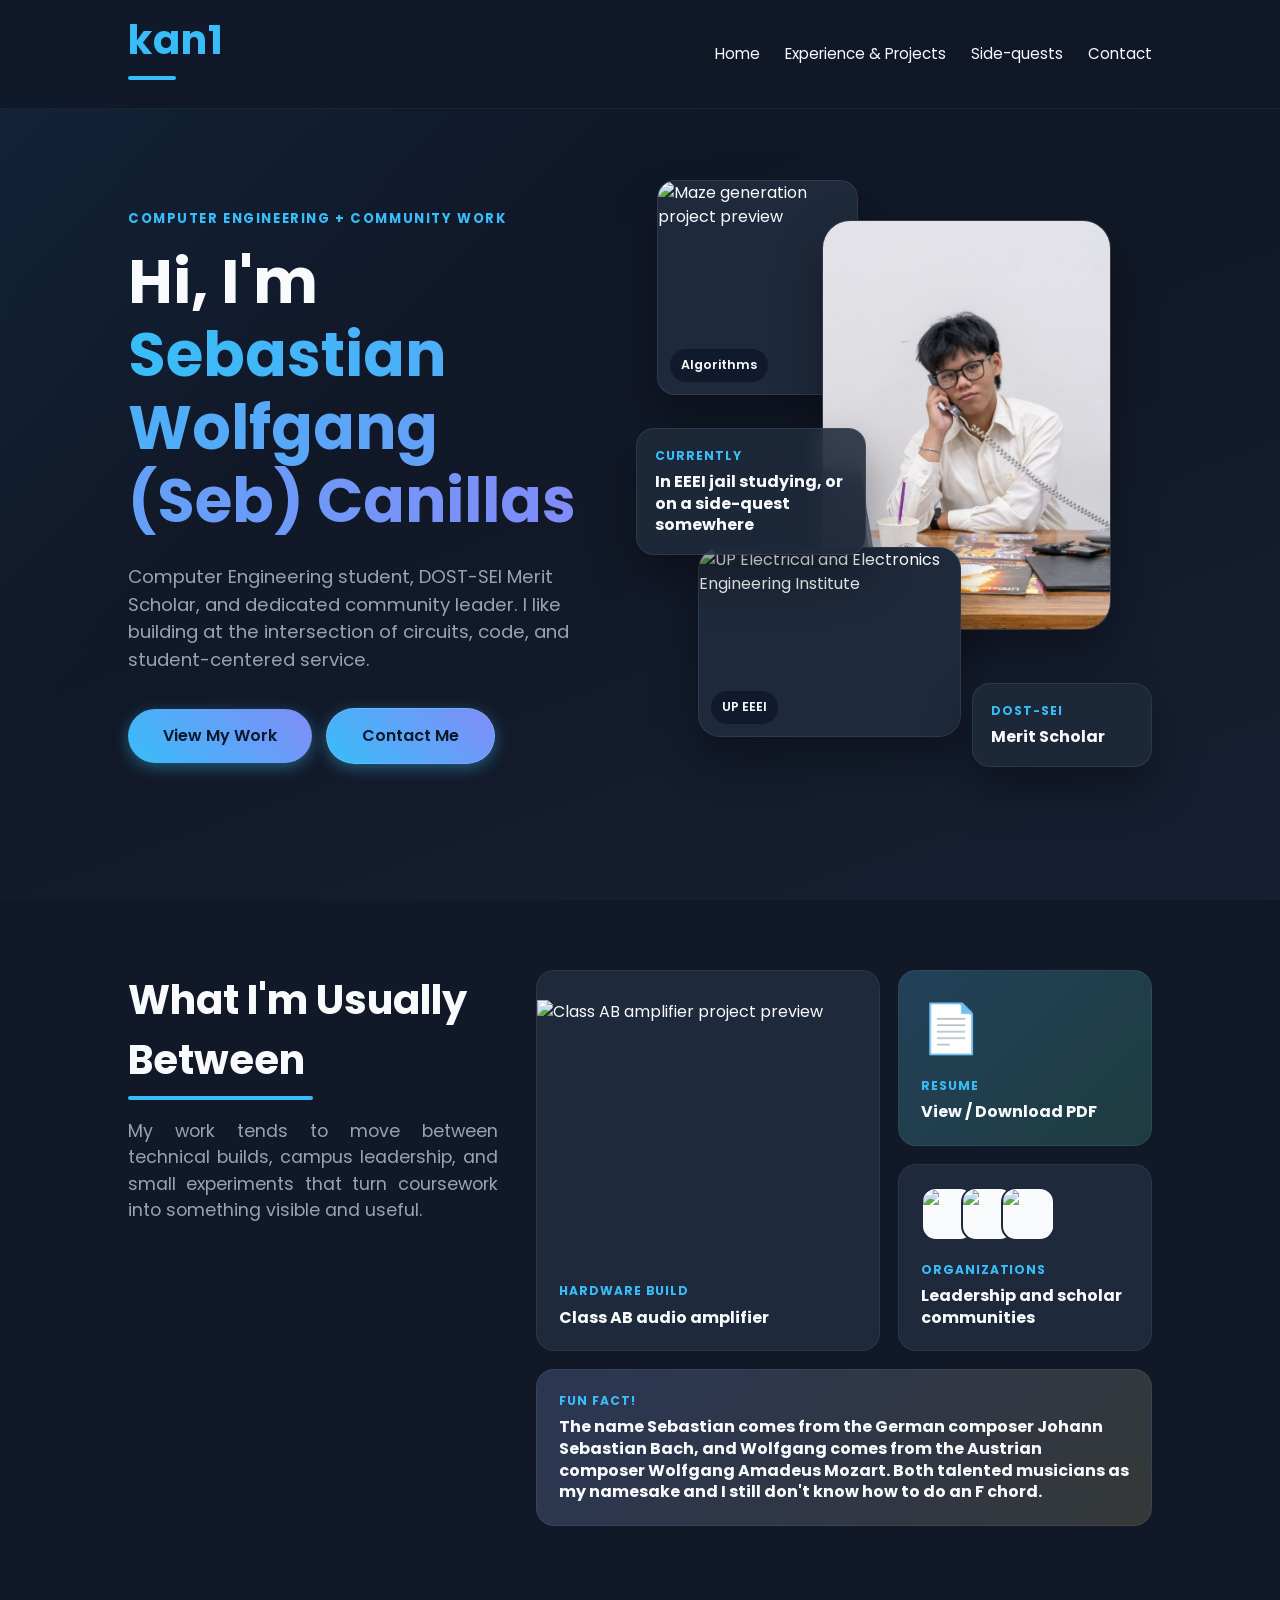
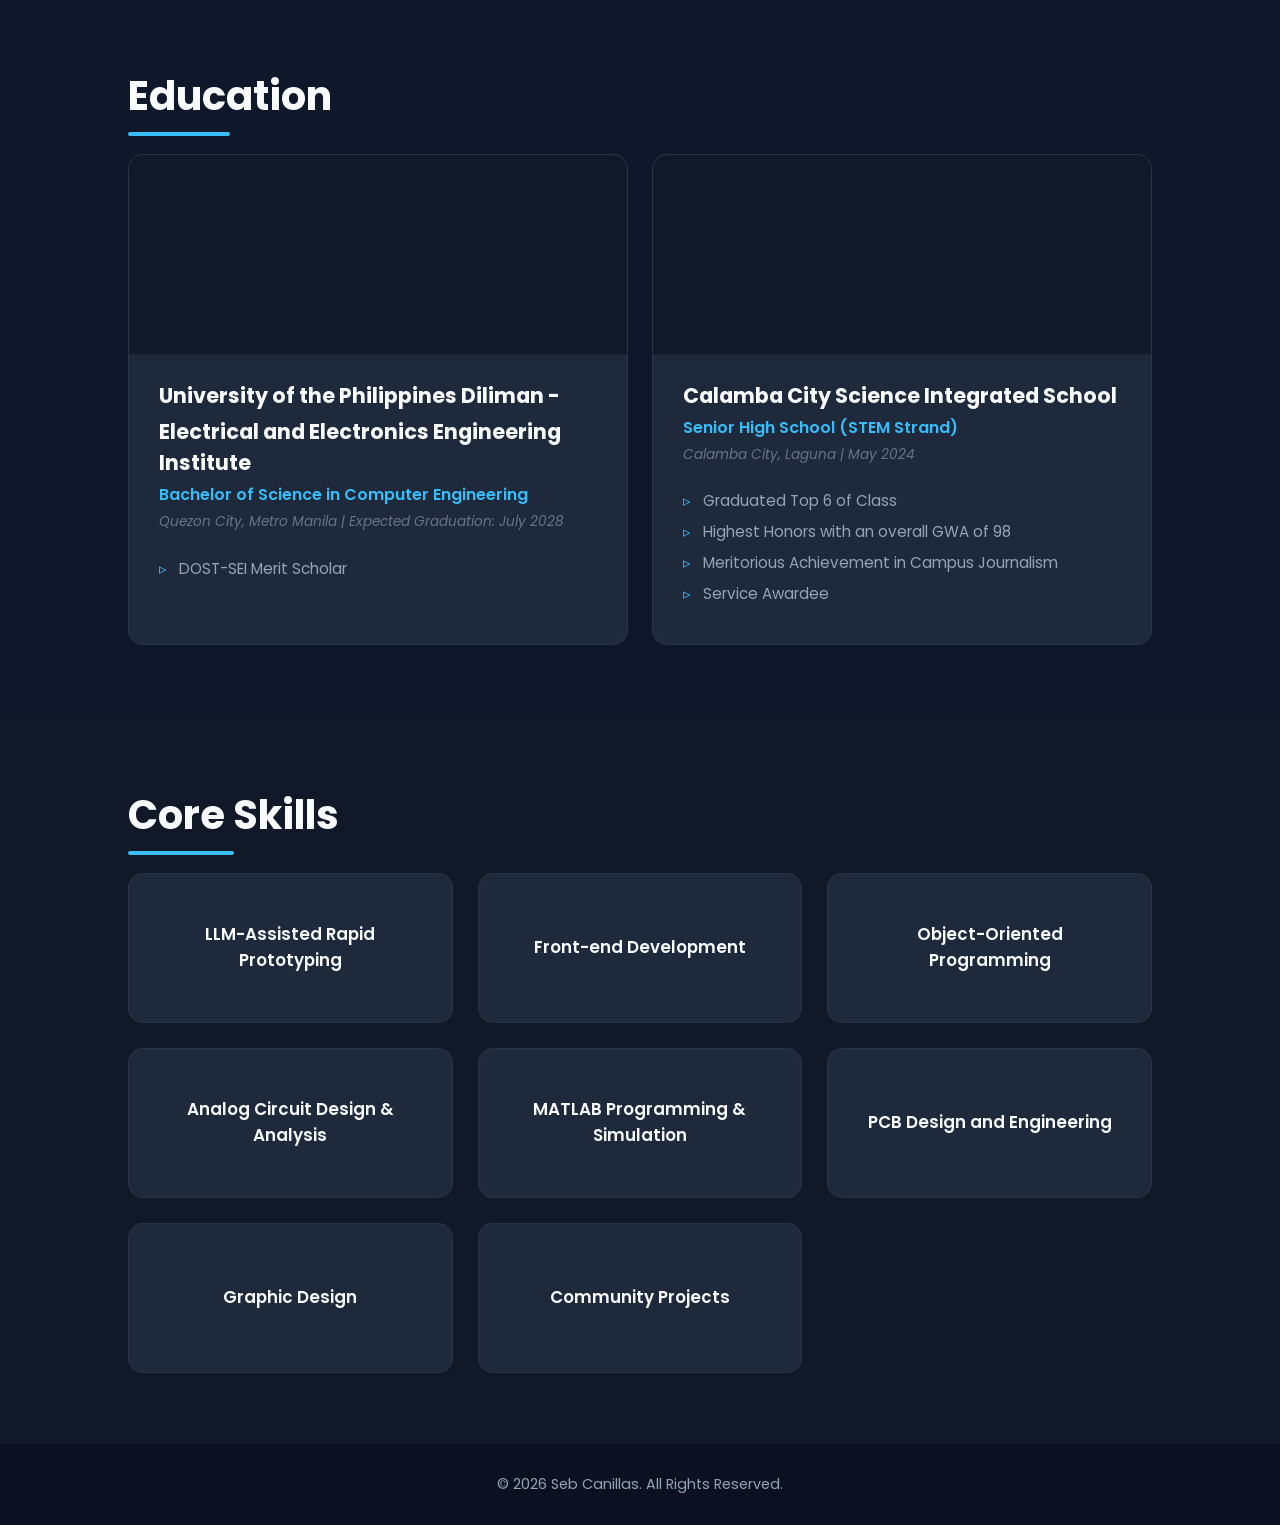
==== index.html @ 37da43eb "Add files via upload" ====
<!DOCTYPE html>
<html lang="en">
<head>
    <meta charset="UTF-8">
    <meta name="viewport" content="width=device-width, initial-scale=1.0">
    <title>Seb Canillas | Home</title>
    <link rel="stylesheet" href="./style.css">
    <link rel="icon" type="image/png" href="./logo.png">
</head>
<body>

    <nav id="navbar">
    <h2>kan1</h2>

    <button class="hamburger" id="hamburger">
        ☰
    </button>

    <ul id="nav-links">
        <li><a href="index.html">Home</a></li>
        <li><a href="projects.html">Experience & Projects</a></li>
        <li><a href="hobbies.html">Side-quests</a></li>
        <li><a href="contact.html">Contact</a></li>
    </ul>
</nav>

    <section class="hero home-hero">
        <div class="home-hero-layout">
            <div class="hero-text hero-copy">
                <p class="hero-kicker">Computer engineering + community work</p>
                <h1>Hi, I'm <br><span>Sebastian Wolfgang (Seb) Canillas</span></h1>
                <p>
                    Computer Engineering student, DOST-SEI Merit Scholar, and dedicated community leader. I like building at the intersection of circuits, code, and student-centered service.
                </p>
                <div class="hero-actions">
                    <a href="projects.html" class="btn">View My Work</a>
                    <a href="contact.html" class="btn btn-secondary">Contact Me</a>
                </div>
            </div>
            <div class="hero-collage" aria-label="Photo collage of Seb's engineering and organization work">
                <figure class="collage-tile collage-main">
                    <img src="pic.jpg" alt="Sebastian Wolfgang A. Canillas">
                    <figcaption>Seb Canillas</figcaption>
                </figure>
                <figure class="collage-tile collage-project">
                    <img src="./project-images/EEE 121 SP2.png" alt="Maze generation project preview">
                    <figcaption>Algorithms</figcaption>
                </figure>
                <figure class="collage-tile collage-campus">
                    <img src="./education-images/eeei.jpg" alt="UP Electrical and Electronics Engineering Institute">
                    <figcaption>UP EEEI</figcaption>
                </figure>
                <div class="hero-widget widget-current">
                    <span>Currently</span>
                    <strong>In EEEI jail studying, or on a side-quest somewhere</strong>
                </div>
                <div class="hero-widget widget-scholar">
                    <span>DOST-SEI</span>
                    <strong>Merit Scholar</strong>
                </div>
            </div>
        </div>
    </section>

    <section id="snapshot" class="home-snapshot bg-light reveal">
        <div class="snapshot-copy">
            <h2>What I'm Usually Between</h2>
            <p class="section-desc">
                My work tends to move between technical builds, campus leadership, and small experiments that turn coursework into something visible and useful.
            </p>
        </div>
        <div class="snapshot-board">
            <a class="snapshot-widget snapshot-feature" href="projects.html">
                <img src="./project-images/EEE 138 DP.png" alt="Class AB amplifier project preview">
                <div>
                    <span>Hardware build</span>
                    <strong>Class AB audio amplifier</strong>
                </div>
            </a>
            <a class="snapshot-widget snapshot-stat"
                href="./resume/Resume - Canillas, Sebastian Wolfgang.pdf"
                target="_blank">

                <div class="resume-widget-icon">📄</div>

                <span>Resume</span>
                <strong>View / Download PDF</strong>

</a>
            <a class="snapshot-widget snapshot-org" href="projects.html#experience">
                <div class="snapshot-org-logos">
                    <img src="./organization-logos/ESC.jpg" alt="UP Engineering Student Council logo">
                    <img src="./organization-logos/SA.jpg" alt="UP DOST Scholars' Association logo">
                    <img src="./organization-logos/NADS.jpg" alt="NCR Alliance of DOST Scholars logo">
                </div>
                <div>
                    <span>Organizations</span>
                    <strong>Leadership and scholar communities</strong>
                </div>
            </a>
            <div class="snapshot-widget snapshot-note">
                <span>Fun Fact!</span>
                <strong>The name Sebastian comes from the German composer Johann Sebastian Bach, and Wolfgang comes from the Austrian composer Wolfgang Amadeus Mozart. Both talented musicians as my namesake and I still don't know how to do an F chord.</strong>
            </div>
        </div>
    </section>

    <section id="education" class="bg-dark reveal">
        <h2>Education</h2>
        <div class="grid-container">
            <div class="card">
                <div class="education-photo" style="background-image: url('./education-images/eeei.jpg');"></div>
                <h3>University of the Philippines Diliman -</h3>
                <h3>Electrical and Electronics Engineering Institute</h3>
                <h4>Bachelor of Science in Computer Engineering</h4>
                <div class="meta">Quezon City, Metro Manila | Expected Graduation: July 2028</div>
                <ul>
                    <li>DOST-SEI Merit Scholar</li>
                </ul>
            </div>
            <div class="card">
                <div class="education-photo" style="background-image: url('./education-images/calsci.jpg');"></div>
                <h3>Calamba City Science Integrated School</h3>
                <h4>Senior High School (STEM Strand)</h4>
                <div class="meta">Calamba City, Laguna | May 2024</div>
                <ul>
                    <li>Graduated Top 6 of Class</li>
                    <li>Highest Honors with an overall GWA of 98</li>
                    <li>Meritorious Achievement in Campus Journalism</li>
                    <li>Service Awardee</li>
                </ul>
            </div>
        </div>
    </section>

    <section id="skills" class="bg-light reveal">
        <h2>Core Skills</h2>
        <div class="skills-container">
            <div class="skill">LLM-Assisted Rapid Prototyping</div>
            <div class="skill">Front-end Development</div>
            <div class="skill">Object-Oriented Programming</div>
            <div class="skill">Analog Circuit Design & Analysis</div>
            <div class="skill">MATLAB Programming & Simulation</div>
            <div class="skill">PCB Design and Engineering</div>
            <div class="skill">Graphic Design</div>
            <div class="skill">Community Projects</div>
            
           
        </div>
    </section>

    <footer>
        <p>© 2026 Seb Canillas. All Rights Reserved.</p>
    </footer>

    <script>
        window.addEventListener('scroll', () => {
            const nav = document.getElementById('navbar');
            if (window.scrollY > 50) { nav.classList.add('scrolled'); } 
            else { nav.classList.remove('scrolled'); }
        });

        function reveal() {
            var reveals = document.querySelectorAll('.reveal');
            for (var i = 0; i < reveals.length; i++) {
                var windowHeight = window.innerHeight;
                var elementTop = reveals[i].getBoundingClientRect().top;
                if (elementTop < windowHeight - 100) { reveals[i].classList.add('active'); }
            }
        }
        window.addEventListener('scroll', reveal);
        reveal(); 
    </script>

    <script>
const hamburger = document.getElementById('hamburger');
const navLinks = document.getElementById('nav-links');

hamburger.addEventListener('click', () => {
    navLinks.classList.toggle('show');
});
</script>
</body>
</html>
---- style.css ----
@import url('https://fonts.googleapis.com/css2?family=Poppins:wght@300;400;600;700&display=swap');

:root {
    --bg-main: #0f172a;
    --bg-nav: rgba(17, 24, 39, 0.85);
    --card-bg: #1e293b;
    --accent: #38bdf8;
    --accent-glow: rgba(56, 189, 248, 0.4);
    --text-main: #f8fafc;
    --text-muted: #94a3b8;
}

* {
    margin: 0;
    padding: 0;
    box-sizing: border-box;
    font-family: 'Poppins', sans-serif;
    scroll-behavior: smooth;
}

body {
    background: var(--bg-main);
    color: var(--text-main);
    line-height: 1.5;
    overflow-x: hidden;
    display: flex;
    flex-direction: column;
    min-height: 100vh;
}

/* --- NAVIGATION --- */
nav {
    position: fixed;
    width: 100%;
    top: 0;
    background: var(--bg-nav);
    backdrop-filter: blur(10px);
    padding: 10px 10%;
    display: flex;
    justify-content: space-between;
    align-items: center;
    gap: 20px;
    z-index: 1000;
    border-bottom: 1px solid rgba(255,255,255,0.05);
    transition: padding 0.3s ease;
}

nav.scrolled {
    padding: 15px 10%;
    box-shadow: 0 4px 30px rgba(0, 0, 0, 0.5);
}

nav h2 {
    color: var(--accent);
    font-weight: 700;
    letter-spacing: 1px;
}

nav ul {
    list-style: none;
    display: flex;
    gap: 25px;
}

nav a {
    text-decoration: none;
    color: var(--text-main);
    font-weight: 400;
    transition: all 0.3s ease;
    position: relative;
    font-size: 0.95rem;
}

nav a::after {
    content: '';
    position: absolute;
    width: 0;
    height: 2px;
    bottom: -5px;
    left: 0;
    background-color: var(--accent);
    transition: width 0.3s ease;
}

nav a:hover::after, nav a.active::after {
    width: 100%;
}

nav a:hover, nav a.active {
    color: var(--accent);
}

/* --- HERO SECTION --- */
.hero {
    min-height: 100vh;
    display: flex;
    justify-content: center;
    align-items: center;
    padding: 120px 10% 60px;
    background: radial-gradient(circle at center, #1e293b 0%, #0f172a 70%);
}

.home-hero {
    padding-top: 130px;
    background:
        linear-gradient(135deg, rgba(56, 189, 248, 0.08), transparent 35%),
        linear-gradient(160deg, #0f172a 0%, #111827 52%, #172033 100%);
}

.hero-content {
    display: flex;
    align-items: center;
    justify-content: space-between;
    gap: 50px;
    max-width: 1200px;
    width: 100%;
    flex-wrap: wrap-reverse;
}

.home-hero-layout {
    display: grid;
    grid-template-columns: minmax(0, 0.95fr) minmax(380px, 1.05fr);
    align-items: center;
    gap: 42px;
    max-width: 1220px;
    width: 100%;
}

.hero-text {
    flex: 1;
    min-width: 300px;
}

.hero-copy {
    max-width: 650px;
}

.hero-kicker {
    display: inline-block;
    margin-bottom: 18px;
    color: var(--accent);
    font-size: 0.82rem;
    font-weight: 700;
    letter-spacing: 0.12em;
    text-transform: uppercase;
}

.hero-text h1 {
    font-size: 3.8rem;
    line-height: 1.2;
    animation: fadeInDown 1s ease-out forwards;
}

.hero-text span {
    color: var(--accent);
    background: linear-gradient(90deg, #38bdf8, #818cf8);
    -webkit-background-clip: text;
    -webkit-text-fill-color: transparent;
}

.hero-text p {
    max-width: 600px;
    margin: 25px 0;
    font-size: 1.15rem;
    color: var(--text-muted);
    animation: fadeInUp 1s ease-out 0.3s forwards;
    opacity: 0;
}

.hero-text .hero-kicker {
    max-width: none;
    margin: 0 0 18px;
    color: var(--accent);
    font-size: 0.82rem;
    animation: fadeInDown 1s ease-out forwards;
}

.hero-actions {
    display: flex;
    flex-wrap: wrap;
    align-items: center;
    gap: 14px;
}

.btn-secondary {
    background: rgba(248, 250, 252, 0.06);
    color: var(--text-main);
    border: 1px solid rgba(248, 250, 252, 0.14);
    box-shadow: none;
}

.btn-secondary:hover {
    border-color: rgba(56, 189, 248, 0.55);
    box-shadow: 0 8px 25px rgba(0,0,0,0.25);
}

.hero-image {
    flex: 0 0 350px;
    display: flex;
    justify-content: center;
    animation: fadeInUp 1s ease-out forwards;
}

.hero-image img {
    width: 100%;
    max-width: 350px;
    height: auto;
    border-radius: 20px;
    box-shadow: 0 15px 35px rgba(0,0,0,0.4);
    border: 2px solid rgba(56, 189, 248, 0.3);
    transition: transform 0.3s ease, border-color 0.3s ease;
}

.hero-image img:hover {
    transform: translateY(-5px);
    border-color: var(--accent);
}

.hero-collage {
    position: relative;
    width: min(100%, 610px);
    min-height: 620px;
    margin-left: auto;
    animation: fadeInUp 1s ease-out forwards;
}

.collage-tile,
.hero-widget {
    position: absolute;
    border: 1px solid rgba(255,255,255,0.08);
    box-shadow: 0 22px 45px rgba(0,0,0,0.34);
}

.collage-tile {
    overflow: hidden;
    background: var(--card-bg);
}

.collage-tile img {
    width: 100%;
    height: 100%;
    display: block;
    object-fit: cover;
}

.collage-tile figcaption {
    position: absolute;
    left: 12px;
    bottom: 12px;
    padding: 7px 11px;
    border-radius: 999px;
    background: rgba(15, 23, 42, 0.82);
    color: var(--text-main);
    font-size: 0.78rem;
    font-weight: 600;
    backdrop-filter: blur(8px);
}

.collage-main {
    top: 45px;
    right: 8%;
    width: 56%;
    height: 410px;
    border-radius: 28px;
    z-index: 3;
}

.collage-project {
    top: 5px;
    left: 4%;
    width: 39%;
    height: 215px;
    border-radius: 18px;
    z-index: 2;
}

.collage-campus {
    left: 12%;
    bottom: 58px;
    width: 51%;
    height: 190px;
    border-radius: 22px;
    z-index: 4;
}

.hero-widget {
    padding: 18px;
    border-radius: 18px;
    background: rgba(30, 41, 59, 0.88);
    backdrop-filter: blur(12px);
    z-index: 5;
}

.hero-widget span,
.snapshot-widget span {
    display: block;
    margin-bottom: 6px;
    color: var(--accent);
    font-size: 0.76rem;
    font-weight: 700;
    letter-spacing: 0.08em;
    text-transform: uppercase;
}

.hero-widget strong,
.snapshot-widget strong {
    display: block;
    color: var(--text-main);
    font-size: 1rem;
    line-height: 1.35;
}

.widget-current {
    left: 0;
    bottom: 240px;
    width: 230px;
}

.widget-scholar {
    right: 0;
    bottom: 28px;
    width: 180px;
}

.home-snapshot {
    display: grid;
    grid-template-columns: minmax(240px, 0.75fr) minmax(0, 1.25fr);
    align-items: start;
    gap: 38px;
}

.snapshot-copy {
    position: sticky;
    top: 150px;
}

.snapshot-board {
    display: grid;
    grid-template-columns: 1.15fr 0.85fr;
    grid-auto-rows: minmax(150px, auto);
    gap: 18px;
}

.snapshot-widget {
    min-height: 150px;
    padding: 22px;
    border-radius: 18px;
    background: var(--card-bg);
    border: 1px solid rgba(255,255,255,0.06);
    color: var(--text-main);
    text-decoration: none;
    overflow: hidden;
    transition: transform 0.3s ease, border-color 0.3s ease, box-shadow 0.3s ease;
}

a.snapshot-widget:hover {
    transform: translateY(-5px);
    border-color: rgba(56, 189, 248, 0.4);
    box-shadow: 0 15px 30px rgba(0,0,0,0.3);
}

.snapshot-feature {
    grid-row: span 2;
    display: flex;
    flex-direction: column;
    justify-content: flex-end;
    min-height: 380px;
    padding: 0;
}

.snapshot-feature img {
    width: 100%;
    height: 260px;
    object-fit: cover;
}

.snapshot-feature div {
    padding: 22px;
}

.snapshot-stat {
    background: linear-gradient(135deg, rgba(56, 189, 248, 0.16), rgba(34, 197, 94, 0.12)), var(--card-bg);
}

.snapshot-org {
    display: flex;
    flex-direction: column;
    justify-content: space-between;
    gap: 20px;
}

.snapshot-org-logos {
    display: flex;
    align-items: center;
}

.snapshot-org-logos img {
    width: 54px;
    height: 54px;
    object-fit: cover;
    border-radius: 15px;
    border: 2px solid var(--card-bg);
    background: #f8fafc;
}

.snapshot-org-logos img + img {
    margin-left: -14px;
}

.snapshot-note {
    grid-column: 1 / -1;
    min-height: px;
    background:
        linear-gradient(135deg, rgba(129, 140, 248, 0.13), rgba(251, 191, 36, 0.10)),
        var(--card-bg);
}


.resume-widget-icon {
    font-size: 3rem;
    margin-bottom: 12px;
}

/* Sub-Hero for other pages */
.sub-hero {
    min-height: 40vh;
    background: radial-gradient(circle at center, #1e293b 0%, #0f172a 70%);
    display: flex;
    align-items: center;
    justify-content: center;
    padding: 180px 10% 60px;
    text-align: center;
}

.sub-hero h1 {
    font-size: 3rem;
    animation: fadeInDown 1s ease-out forwards;
}

.sub-hero span {
    color: var(--accent);
    background: linear-gradient(90deg, #38bdf8, #818cf8);
    -webkit-background-clip: text;
    -webkit-text-fill-color: transparent;
}

.btn {
    display: inline-block;
    padding: 15px 35px;
    background: linear-gradient(45deg, #38bdf8, #818cf8);
    color: #0f172a;
    text-decoration: none;
    border-radius: 30px;
    font-weight: 600;
    transition: all 0.3s ease;
    opacity: 0;
    animation: fadeInUp 1s ease-out 0.6s forwards;
    box-shadow: 0 4px 15px var(--accent-glow);
    margin-top: 10px;
}

.btn:hover {
    transform: translateY(-3px) scale(1.05);
    box-shadow: 0 8px 25px var(--accent-glow);
}

/* --- LAYOUT & TYPOGRAPHY --- */
section { padding: 70px 10%; }
.bg-dark { background: #0f172a; }
.bg-light { background: #111827; }

h2 {
    font-size: 2.5rem;
    margin-bottom: 28px;
    color: var(--text-main);
    position: relative;
    display: inline-block;
}

h2::after {
    content: '';
    position: absolute;
    width: 50%;
    height: 4px;
    background: var(--accent);
    bottom: -10px;
    left: 0;
    border-radius: 2px;
}

.section-desc {
    font-size: 1.1rem;
    color: var(--text-muted);
    max-width: 900px;
    text-align: justify;
    margin-bottom: 28px;
}

/* --- SKILLS --- */
.skills-container {
    display: grid;
    grid-template-columns: repeat(auto-fit, minmax(260px, 1fr));
    gap: 25px;
}

.skill {
    background: var(--card-bg);
    min-height: 150px;
    padding: 30px;
    display: grid;
    place-items: center;
    text-align: center;
    border-radius: 15px;
    font-weight: 600;
    font-size: 1.05rem;
    border: 1px solid rgba(255,255,255,0.05);
    transition: all 0.3s ease;
}

.skill:hover {
    transform: translateY(-5px);
    border-color: var(--accent);
    box-shadow: 0 10px 20px rgba(0,0,0,0.3);
    color: var(--accent);
}

/* --- CARDS --- */
.grid-container {
    display: grid;
    grid-template-columns: repeat(auto-fit, minmax(350px, 1fr));
    gap: 24px;
}

.card {
    background: var(--card-bg);
    padding: 30px;
    border-radius: 15px;
    border: 1px solid rgba(255,255,255,0.05);
    transition: all 0.4s ease;
    position: relative;
    overflow: hidden;
    display: flex;
    flex-direction: column;
}

.card::before {
    content: '';
    position: absolute;
    top: 0;
    left: 0;
    width: 4px;
    height: 100%;
    background: var(--accent);
    transform: scaleY(0);
    transition: transform 0.4s ease;
    transform-origin: bottom;
}

.card:hover::before { transform: scaleY(1); }
.card:hover {
    transform: translateY(-5px);
    box-shadow: 0 15px 30px rgba(0,0,0,0.4);
}

.project-link-card {
    color: inherit;
    text-decoration: none;
    cursor: pointer;
}

.project-link-card:focus-visible {
    outline: 2px solid var(--accent);
    outline-offset: 4px;
}

.card h3 {
    margin-bottom: 5px;
    font-size: 1.3rem;
    color: var(--text-main);
}

.card h4 {
    color: var(--accent);
    margin-bottom: 5px;
    font-weight: 600;
    font-size: 1rem;
}

.card .meta {
    font-size: 0.85rem;
    color: #64748b;
    margin-bottom: 15px;
    font-style: italic;
}

.card p {
    color: var(--text-muted);
    font-size: 0.95rem;
    margin-bottom: 10px;
    text-align: justify;
}

.card ul {
    list-style-type: none;
    padding-left: 0;
    margin-top: 10px;
}

.card ul li {
    position: relative;
    padding-left: 20px;
    margin-bottom: 8px;
    font-size: 0.95rem;
    color: var(--text-muted);
}

.card ul li::before {
    content: '▹';
    position: absolute;
    left: 0;
    color: var(--accent);
}

.organization-header {
    display: flex;
    align-items: center;
    gap: 16px;
    margin-bottom: 8px;
}

.organization-header h3,
.organization-header h4 {
    margin-bottom: 4px;
}

.organization-logo {
    flex: 0 0 64px;
    width: 64px;
    height: 64px;
    display: grid;
    place-items: center;
    border-radius: 14px;
    background: rgba(248, 250, 252, 0.95);
    border: 1px solid rgba(56, 189, 248, 0.25);
    color: #0f172a;
    font-size: 0.82rem;
    font-weight: 700;
    text-align: center;
    overflow: hidden;
}

.organization-logo img {
    width: 100%;
    height: 100%;
    object-fit: cover;
}

.logo-erg img {
    padding: 5px;
}

.logo-start img {
    padding: 5px;
}

.project-photo,
.education-photo {
    min-height: 200px;
    margin: -30px -30px 25px;
    background-color: #111827;
    background-image: linear-gradient(135deg, rgba(56, 189, 248, 0.16), rgba(129, 140, 248, 0.18));
    background-position: center;
    background-size: cover;
    border-bottom: 1px solid rgba(255,255,255,0.05);
}

.tech-tags {
    margin-top: auto;
    padding-top: 15px;
    display: flex;
    flex-wrap: wrap;
    gap: 8px;
}

.tech-tag {
    background: rgba(56, 189, 248, 0.1);
    color: var(--accent);
    padding: 4px 10px;
    border-radius: 20px;
    font-size: 0.8rem;
    border: 1px solid rgba(56, 189, 248, 0.2);
}

.document-link-label {
    display: inline-block;
    width: fit-content;
    margin-top: 18px;
    color: var(--accent);
    font-size: 0.9rem;
    font-weight: 600;
}

.document-link-label::after {
    content: ' ->';
}

.document-link-label.unavailable {
    color: var(--text-muted);
}

.document-link-label.unavailable::after {
    content: '';
}

.pdf-viewer-section {
    display: none;
}

.pdf-viewer-section.has-pdf {
    display: block;
}

.pdf-viewer-header {
    display: flex;
    align-items: flex-start;
    justify-content: space-between;
    gap: 25px;
    margin-bottom: 25px;
}

.pdf-viewer-header .section-desc {
    margin-bottom: 0;
}

.pdf-open-link {
    flex: 0 0 auto;
    color: var(--accent);
    text-decoration: none;
    font-weight: 600;
    padding: 10px 16px;
    border: 1px solid rgba(56, 189, 248, 0.35);
    border-radius: 999px;
    background: rgba(56, 189, 248, 0.08);
}

.pdf-open-link:hover {
    border-color: var(--accent);
    box-shadow: 0 8px 18px rgba(0,0,0,0.22);
}

.pdf-frame-wrap {
    height: 75vh;
    min-height: 520px;
    overflow: hidden;
    border: 1px solid rgba(255,255,255,0.08);
    border-radius: 15px;
    background: var(--card-bg);
}

.pdf-frame-wrap iframe {
    width: 100%;
    height: 100%;
    border: 0;
}

/* ===== HOBBY BENTO — 4:5 GRAPHIC DESIGN WITH EQUAL OTHER CARDS ===== */

.hobby-bento {
    display: grid;
    grid-template-columns: 1.8fr 1fr 1fr;
    grid-template-rows: 1fr 1fr;
    gap: 14px;
    margin-top: 40px;
    height: 70vh;
    min-height: 480px;
    max-height: 620px;
    width: 100%;
}

/* shared card base */
.hobby-card {
    position: relative;
    overflow: hidden;
    cursor: default;
    transition: transform 0.35s ease, box-shadow 0.35s ease;
    border-radius: 16px;
    background: var(--card-bg);
    border: 1px solid rgba(255,255,255,0.06);
    width: 100%;
    height: 100%;
    min-height: 0;
}

.hobby-card:hover {
    transform: scale(1.02);
    box-shadow: 0 24px 48px rgba(0,0,0,0.55);
    z-index: 2;
}

/* ---- Card placements ---- */
.hobby-card:nth-child(1) {
    grid-column: 1;
    grid-row: 1 / 3;
}

.hobby-card:nth-child(2) {
    grid-column: 2;
    grid-row: 1;
}

.hobby-card:nth-child(3) {
    grid-column: 3;
    grid-row: 1;
}

.hobby-card:nth-child(4) {
    grid-column: 2;
    grid-row: 2;
}

.hobby-card:nth-child(5) {
    grid-column: 3;
    grid-row: 2;
}

/* ---- Graphic Design Card - FORCE 4:5 Ratio ---- */
.graphic-design-card {
    grid-column: 1 !important;
    grid-row: 1 / 3 !important;
    aspect-ratio: 4 / 5 !important;
    height: auto !important;
    max-height: 100% !important;
    width: 100% !important;
    align-self: center !important;
    justify-self: center !important;
}

/* ---- Other 4 cards - equal size, fill their cells ---- */
.hobby-card:not(.graphic-design-card) {
    aspect-ratio: auto !important;
    height: 100% !important;
    width: 100% !important;
    align-self: stretch !important;
    justify-self: stretch !important;
}

/* ---- full-bleed photo ---- */
.hobby-photo {
    position: absolute;
    inset: 0;
    background-size: cover;
    background-position: center;
    transition: transform 0.55s ease;
    z-index: 1;
}

.hobby-card:hover .hobby-photo {
    transform: scale(1.07);
}

/* ---- gradient + text overlay ---- */
.hobby-content {
    position: absolute;
    bottom: 0;
    left: 0;
    right: 0;
    padding: 5px 20px 16px;
    background: linear-gradient(to top,
        rgba(0,0,0,0.85) 0%,
        rgba(0,0,0,0.25) 65%,
        transparent 100%);
    transition: background 0.35s ease;
    z-index: 5;
}

.hobby-card:hover .hobby-content {
    background: linear-gradient(to top,
        rgba(0,0,0,0.94) 0%,
        rgba(0,0,0,0.5) 65%,
        transparent 100%);
}

.hobby-content h3 {
    font-size: 1rem;
    font-weight: 600;
    color: #fff;
    margin-bottom: 2px;
}

.hobby-content p {
    color: rgba(255,255,255,0.7);
    font-size: 0.78rem;
    line-height: 1.4;
    max-height: 0;
    overflow: hidden;
    opacity: 0;
    transition: max-height 0.35s ease, opacity 0.3s ease;
}

.hobby-card:hover .hobby-content p {
    max-height: 80px;
    opacity: 1;
}

/* ---- accent glow border on hover ---- */
.hobby-card::after {
    content: '';
    position: absolute;
    inset: 0;
    border-radius: inherit;
    border: 1.5px solid rgba(56, 189, 248, 0);
    transition: border-color 0.35s ease;
    pointer-events: none;
    z-index: 6;
}

.hobby-card:hover::after {
    border-color: rgba(56, 189, 248, 0.6);
}

/* ===== SLIDESHOW ===== */

.hobby-slideshow {
    position: absolute;
    inset: 0;
    overflow: hidden;
}

.slideshow-track {
    display: flex;
    width: 100%;
    height: 100%;
    transition: transform 0.6s cubic-bezier(0.25, 0.46, 0.45, 0.94);
}

.slide {
    flex: 0 0 100%;
    height: 100%;
    background-size: cover;
    background-position: center;
    background-color: #1e293b;
}

.slide-btn {
    position: absolute;
    top: 50%;
    transform: translateY(-50%);
    background: rgba(0,0,0,0.55);
    color: #fff;
    border: none;
    width: 32px;
    height: 32px;
    border-radius: 50%;
    font-size: 1.1rem;
    cursor: pointer;
    z-index: 10;
    opacity: 0;
    transition: opacity 0.3s ease, background 0.3s ease;
    backdrop-filter: blur(4px);
    border: 1px solid rgba(255,255,255,0.12);
}

.hobby-card:hover .slide-btn {
    opacity: 1;
}

.slide-btn:hover {
    background: rgba(56, 189, 248, 0.5);
}

.slide-btn.prev { left: 6px; }
.slide-btn.next { right: 6px; }

.slide-dots {
    position: absolute;
    bottom: 10px;
    left: 50%;
    transform: translateX(-50%);
    display: flex;
    gap: 6px;
    z-index: 10;
}

.slide-dots span {
    width: 8px;
    height: 8px;
    border-radius: 50%;
    background: rgba(255,255,255,0.35);
    cursor: pointer;
    transition: background 0.3s ease, transform 0.3s ease;
}

.slide-dots span.active {
    background: var(--accent);
    transform: scale(1.25);
}

/* ===== EXPERIENCES BENTO - ORIGINAL SHAPE ===== */

.hobby-bento-3col {
    display: grid;
    grid-template-columns: 1.8fr 1fr;
    grid-template-rows: 1fr 1fr;
    gap: 14px;
    height: 60vh;
    min-height: 380px;
    max-height: 560px;
    width: 100%;
}

.hobby-bento-3col .hobby-card {
    width: 100%;
    height: 100%;
    min-height: 0;
}

.hobby-bento-3col .hobby-card:nth-child(1) {
    grid-column: 1;
    grid-row: 1 / 3;
    border-radius: 16px;
}

.hobby-bento-3col .hobby-card:nth-child(2) {
    grid-column: 2;
    grid-row: 1;
    border-radius: 16px;
}

.hobby-bento-3col .hobby-card:nth-child(3) {
    grid-column: 2;
    grid-row: 2;
    border-radius: 16px;
}

/* ===== RESPONSIVE ===== */

@media (max-width: 768px) {
    .hobby-bento {
        grid-template-columns: 1fr 1fr;
        grid-template-rows: auto;
        height: auto;
        max-height: none;
        min-height: auto;
        gap: 12px;
    }

    .hobby-card {
        height: auto;
        min-height: 180px;
    }

    .graphic-design-card {
        grid-column: 1 / 3 !important;
        grid-row: auto !important;
        aspect-ratio: 4 / 5 !important;
        min-height: 300px;
        max-height: 440px;
        width: 100% !important;
        height: auto !important;
    }

    .hobby-card:not(.graphic-design-card) {
        grid-column: auto;
        grid-row: auto;
        min-height: 160px;
        max-height: 220px;
    }

    .hobby-bento-3col {
        grid-template-columns: 1fr 1fr;
        grid-template-rows: auto;
        height: auto;
        max-height: none;
        min-height: auto;
        gap: 12px;
    }

    .hobby-bento-3col .hobby-card {
        height: auto;
        min-height: 160px;
    }

    .hobby-bento-3col .hobby-card:nth-child(1) {
        grid-column: 1 / 3;
        grid-row: auto;
        min-height: 220px;
        max-height: 320px;
    }

    .hobby-bento-3col .hobby-card:nth-child(2) {
        grid-column: 1;
        grid-row: auto;
    }

    .hobby-bento-3col .hobby-card:nth-child(3) {
        grid-column: 2;
        grid-row: auto;
    }

    .hobby-content p {
        max-height: 60px;
        opacity: 1;
    }
}

@media (max-width: 480px) {
    .hobby-bento {
        grid-template-columns: 1fr;
        gap: 12px;
    }

    .graphic-design-card {
        grid-column: 1 !important;
        aspect-ratio: 4 / 5 !important;
        min-height: 320px;
        max-height: 460px;
        width: 100% !important;
        height: auto !important;
    }

    .hobby-card:not(.graphic-design-card) {
        grid-column: 1;
        min-height: 160px;
        max-height: 220px;
    }

    .hobby-bento-3col {
        grid-template-columns: 1fr;
        gap: 12px;
    }

    .hobby-bento-3col .hobby-card {
        min-height: 160px;
        max-height: 220px;
    }

    .hobby-bento-3col .hobby-card:nth-child(1) {
        grid-column: 1;
        min-height: 200px;
        max-height: 280px;
    }

    .hobby-bento-3col .hobby-card:nth-child(2) {
        grid-column: 1;
    }

    .hobby-bento-3col .hobby-card:nth-child(3) {
        grid-column: 1;
    }
}

/* --- CONTACT SECTION --- */
.contact-container {
    text-align: center;
    max-width: 900px;
    margin: 0 auto;
}

.contact-container p {
    margin: 15px 0;
    font-size: 1.2rem;
    color: var(--text-muted);
}

.contact-card-grid {
    display: grid;
    grid-template-columns: repeat(auto-fit, minmax(260px, 1fr));
    gap: 25px;
    margin-top: 35px;
}

.contact-card {
    display: flex;
    flex-direction: column;
    align-items: center;
    gap: 10px;
    min-height: 190px;
    padding: 30px;
    background: var(--card-bg);
    border: 1px solid rgba(255,255,255,0.05);
    border-radius: 15px;
    color: var(--text-main);
    text-decoration: none;
    transition: all 0.3s ease;
}

.contact-card:hover {
    transform: translateY(-5px);
    border-color: var(--accent);
    box-shadow: 0 15px 30px rgba(0,0,0,0.4);
}

.contact-icon {
    display: grid;
    place-items: center;
    width: 52px;
    height: 52px;
    border-radius: 50%;
    background: rgba(56, 189, 248, 0.12);
    color: var(--accent);
    border: 1px solid rgba(56, 189, 248, 0.25);
    font-size: 1.4rem;
    font-weight: 700;
}

.contact-icon svg {
    width: 25px;
    height: 25px;
    fill: currentColor;
}

.contact-label {
    font-size: 1.15rem;
    font-weight: 600;
}

.contact-detail {
    color: var(--text-muted);
    font-size: 0.95rem;
    overflow-wrap: anywhere;
}

/* --- FOOTER --- */
footer {
    text-align: center;
    padding: 30px;
    background: #0b1120;
    color: var(--text-muted);
    border-top: 1px solid rgba(255,255,255,0.05);
    font-size: 0.9rem;
    margin-top: auto;
}

/* --- ANIMATIONS --- */
@keyframes fadeInDown {
    from { opacity: 0; transform: translateY(-30px); }
    to { opacity: 1; transform: translateY(0); }
}

@keyframes fadeInUp {
    from { opacity: 0; transform: translateY(30px); }
    to { opacity: 1; transform: translateY(0); }
}

.reveal {
    opacity: 0;
    transform: translateY(50px);
    transition: all 0.8s ease-out;
}

.reveal.active {
    opacity: 1;
    transform: translateY(0);
}

@media (max-width: 1000px) {
    .home-hero-layout {
        grid-template-columns: 1fr;
    }

    .hero-copy {
        max-width: 760px;
    }

    .hero-collage {
        margin: 0 auto;
        min-height: 590px;
    }

    .home-snapshot {
        grid-template-columns: 1fr;
    }

    .snapshot-copy {
        position: static;
    }
}

@media (max-width: 700px) {
    nav {
        align-items: flex-start;
        flex-direction: column;
        gap: 10px;
        padding: 14px 6%;
    }

    nav.scrolled {
        padding: 14px 6%;
    }

    nav ul {
        flex-wrap: wrap;
        gap: 12px 18px;
    }

    nav a {
        font-size: 0.9rem;
    }

    .home-hero {
        padding-top: 220px;
    }

    .hero-text h1 {
        font-size: 2.45rem;
    }

    .hero-text p {
        font-size: 1rem;
    }

    .hero-actions .btn {
        width: 100%;
        text-align: center;
    }

    .hero-collage {
        min-height: 540px;
    }

    .collage-main {
        top: 54px;
        right: 0;
        width: 62%;
        height: 330px;
        border-radius: 22px;
    }

    .collage-project {
        top: 0;
        left: 0;
        width: 45%;
        height: 165px;
    }

    .collage-campus {
        left: 0;
        bottom: 72px;
        width: 62%;
        height: 155px;
    }

    .hero-widget {
        padding: 14px;
        border-radius: 15px;
    }

    .hero-widget strong,
    .snapshot-widget strong {
        font-size: 0.92rem;
    }

    .widget-current {
        left: 0;
        bottom: 240px;
        width: 190px;
    }

    .widget-scholar {
        right: 0;
        bottom: 18px;
        width: 155px;
    }

    .snapshot-board {
        grid-template-columns: 1fr;
    }

    .snapshot-feature,
    .snapshot-note {
        grid-column: auto;
        grid-row: auto;
    }

    .snapshot-feature {
        min-height: 330px;
    }

    .snapshot-feature img {
        height: 220px;
    }

    .sub-hero {
        padding-top: 205px;
    }

    .sub-hero h1 {
        font-size: 2.3rem;
    }

    .project-photo,
    .education-photo {
        min-height: 170px;
    }

    .organization-header {
        align-items: flex-start;
    }

    .organization-logo {
        flex-basis: 56px;
        width: 56px;
        height: 56px;
        font-size: 0.72rem;
    }

    .pdf-viewer-header {
        display: block;
    }

    .pdf-open-link {
        display: inline-block;
        margin-top: 18px;
    }

    .pdf-frame-wrap {
        height: 70vh;
        min-height: 420px;
    }
}

/* ==========================================
   MOBILE RESPONSIVE IMPROVEMENTS
   ========================================== */

@media (max-width: 768px) {

    /* NAVBAR */
    nav {
        padding: 12px 20px;
        flex-direction: column;
        gap: 10px;
    }

    nav ul {
        flex-wrap: wrap;
        justify-content: center;
        gap: 12px;
    }

    nav a {
        font-size: 0.9rem;
    }

    /* HERO */
    .hero,
    .home-hero {
        padding: 140px 20px 60px;
    }

    .home-hero-layout {
        grid-template-columns: 1fr;
        gap: 30px;
    }

    .hero-text h1 {
        font-size: 2.4rem;
    }

    .hero-text p {
        font-size: 1rem;
    }

    /* COLLAGE STACK */
    .hero-collage {
        position: relative;
        min-height: auto;
        height: auto;
        display: flex;
        flex-direction: column;
        gap: 16px;
    }

    .collage-tile,
    .hero-widget {
        position: relative;
        width: 100%;
        height: auto;
        inset: unset;
    }

    .collage-main,
    .collage-project,
    .collage-campus {
        width: 100%;
        height: 220px;
    }

    .widget-current,
    .widget-scholar {
        width: 100%;
    }

    /* SNAPSHOT SECTION */
    .home-snapshot {
        grid-template-columns: 1fr;
    }

    .snapshot-copy {
        position: static;
    }

    .snapshot-board {
        grid-template-columns: 1fr;
    }

    .snapshot-feature {
        min-height: auto;
    }

    .snapshot-feature img {
        height: 220px;
    }

    .snapshot-note {
        grid-column: auto;
    }

    /* GENERAL SECTIONS */
    section {
        padding: 60px 20px;
    }

    h2 {
        font-size: 2rem;
    }

    .sub-hero h1 {
        font-size: 2.2rem;
    }

    /* PROJECTS / EDUCATION */
    .grid-container {
        grid-template-columns: 1fr;
    }

    .card {
        padding: 24px;
    }

    .project-photo,
    .education-photo {
        margin: -24px -24px 20px;
    }

    /* ORGANIZATION HEADER */
    .organization-header {
        flex-direction: column;
        text-align: center;
    }

    /* PDF VIEWER */
    .pdf-viewer-header {
        flex-direction: column;
    }

    .pdf-frame-wrap {
        min-height: 400px;
        height: 60vh;
    }

    /* CONTACT */
    .contact-card-grid {
        grid-template-columns: 1fr;
    }

    .contact-container p {
        font-size: 1rem;
    }

    /* BUTTONS */
    .hero-actions {
        flex-direction: column;
        align-items: stretch;
    }

    .btn {
        text-align: center;
        width: 100%;
    }
}


/* EXTRA SMALL PHONES */
@media (max-width: 480px) {

    .hero-text h1 {
        font-size: 2rem;
    }

    .sub-hero h1 {
        font-size: 1.8rem;
    }

    nav h2 {
        font-size: 1.2rem;
    }

    nav ul {
        gap: 10px;
    }

    nav a {
        font-size: 0.8rem;
    }

    .collage-main,
    .collage-project,
    .collage-campus {
        height: 180px;
    }

    .snapshot-feature img {
        height: 180px;
    }
}

/* ==========================================
   HAMBURGER MENU
========================================== */

.hamburger {
    display: none;
    background: none;
    border: none;
    color: var(--text-main);
    font-size: 1.8rem;
    cursor: pointer;
}

/* MOBILE */
@media (max-width: 768px) {

    nav {
        padding: 15px 20px;
        flex-wrap: wrap;
    }

    .hamburger {
        display: block;
    }

    nav ul {
        width: 100%;
        display: none;
        flex-direction: column;
        align-items: center;
        gap: 18px;
        margin-top: 15px;
        padding: 20px 0;
        background: rgba(17, 24, 39, 0.98);
        border-radius: 12px;
    }

    nav ul.show {
        display: flex;
        animation: slideDown 0.3s ease;
    }

    nav a {
        font-size: 1rem;
    }
}

@keyframes slideDown {
    from {
        opacity: 0;
        transform: translateY(-15px);
    }
    to {
        opacity: 1;
        transform: translateY(0);
    }
}
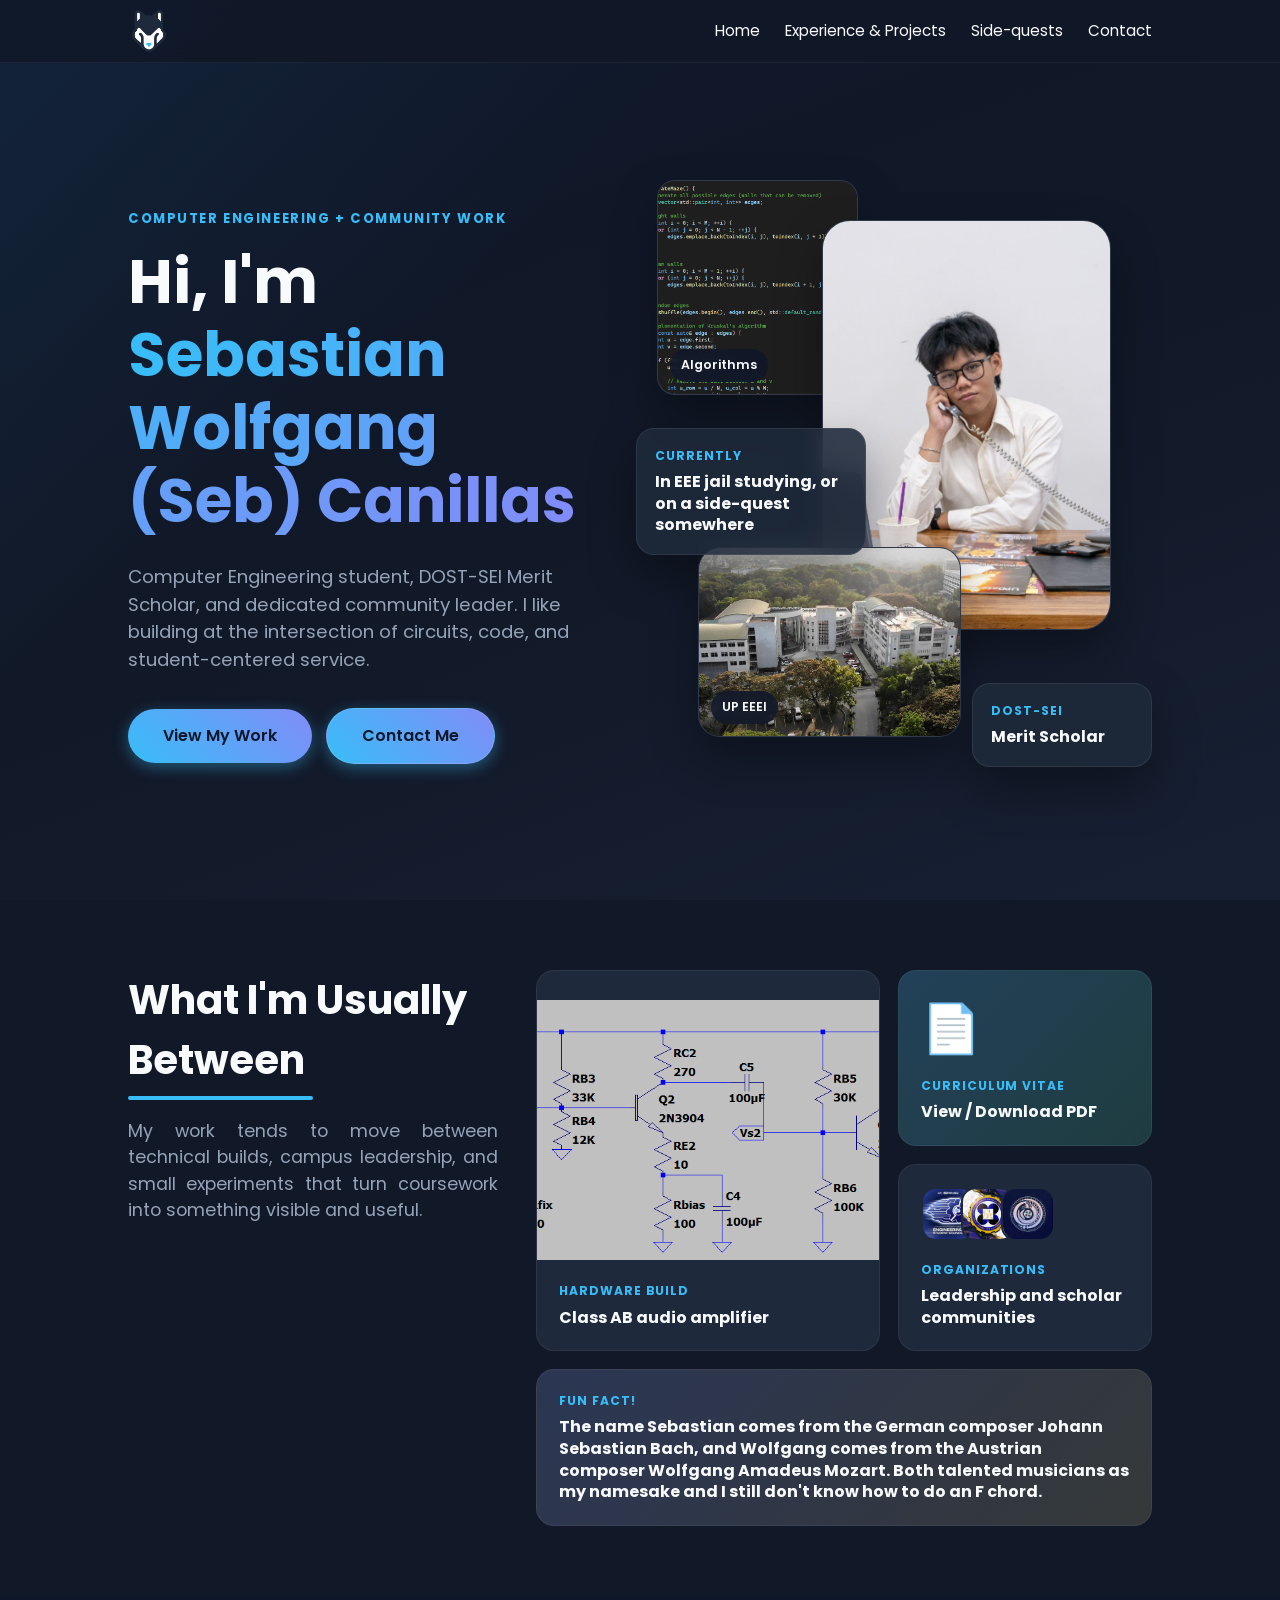
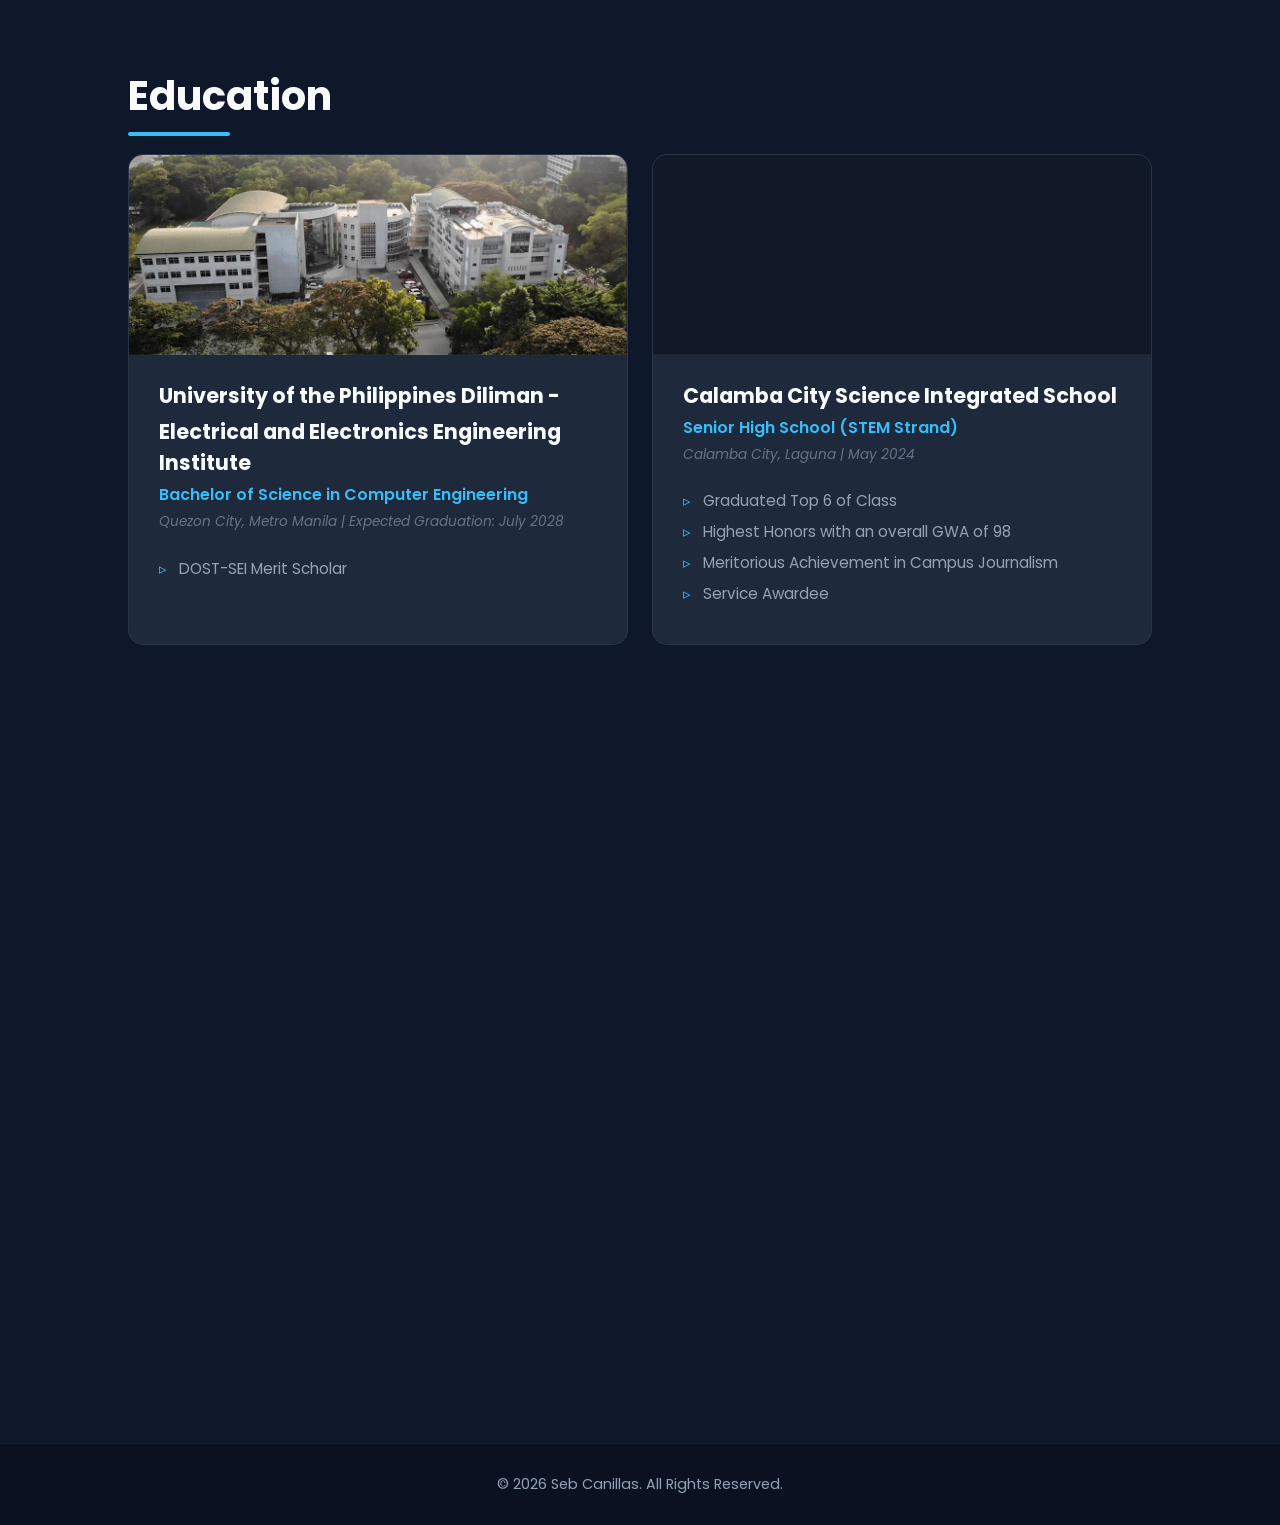
==== commit c085103b: "Updated html and css files via upload" ====
--- a/index.html
+++ b/index.html
@@ -10,7 +10,9 @@
 <body>
 
     <nav id="navbar">
-    <h2>kan1</h2>
+    <a href="index.html" class="nav-logo">
+    <img src="./logo.png" alt="Seb Canillas Logo">
+</a>
 
     <button class="hamburger" id="hamburger">
         ☰
@@ -52,7 +54,7 @@
                 </figure>
                 <div class="hero-widget widget-current">
                     <span>Currently</span>
-                    <strong>In EEEI jail studying, or on a side-quest somewhere</strong>
+                    <strong>In EEE jail studying, or on a side-quest somewhere</strong>
                 </div>
                 <div class="hero-widget widget-scholar">
                     <span>DOST-SEI</span>
@@ -83,7 +85,7 @@
 
                 <div class="resume-widget-icon">📄</div>
 
-                <span>Resume</span>
+                <span>Curriculum Vitae</span>
                 <strong>View / Download PDF</strong>
 
 </a>
@@ -142,8 +144,8 @@
             <div class="skill">Analog Circuit Design & Analysis</div>
             <div class="skill">MATLAB Programming & Simulation</div>
             <div class="skill">PCB Design and Engineering</div>
-            <div class="skill">Graphic Design</div>
-            <div class="skill">Community Projects</div>
+            <div class="skill">Graphic and UI/UX Design</div>
+            <div class="skill">Community Project Management</div>
             
            
         </div>
--- a/style.css
+++ b/style.css
@@ -88,6 +88,27 @@
 
 nav a:hover, nav a.active {
     color: var(--accent);
+}
+.nav-logo {
+    display: flex;
+    align-items: center;
+    text-decoration: none;
+}
+
+.nav-logo img {
+    height: 42px;
+    width: auto;
+    transition: transform 0.3s ease;
+}
+
+.nav-logo:hover img {
+    transform: scale(1.05);
+}
+
+@media (max-width: 768px) {
+    .nav-logo img {
+        height: 40px;
+    }
 }
 
 /* --- HERO SECTION --- */
@@ -767,14 +788,11 @@
 
 .hobby-bento {
     display: grid;
-    grid-template-columns: 1.8fr 1fr 1fr;
+    grid-template-columns: 420px 1fr 1fr;
     grid-template-rows: 1fr 1fr;
     gap: 14px;
     margin-top: 40px;
-    height: 70vh;
     min-height: 480px;
-    max-height: 620px;
-    width: 100%;
 }
 
 /* shared card base */
@@ -827,12 +845,15 @@
 .graphic-design-card {
     grid-column: 1 !important;
     grid-row: 1 / 3 !important;
-    aspect-ratio: 4 / 5 !important;
-    height: auto !important;
-    max-height: 100% !important;
-    width: 100% !important;
-    align-self: center !important;
-    justify-self: center !important;
+
+    aspect-ratio: 4 / 5;
+    width: 100%;
+
+    max-width: 420px;
+    height: auto;
+
+    justify-self: center;
+    align-self: center;
 }
 
 /* ---- Other 4 cards - equal size, fill their cells ---- */
@@ -1050,14 +1071,16 @@
     }
 
     .graphic-design-card {
-        grid-column: 1 / 3 !important;
-        grid-row: auto !important;
-        aspect-ratio: 4 / 5 !important;
-        min-height: 300px;
-        max-height: 440px;
-        width: 100% !important;
-        height: auto !important;
-    }
+    grid-column: 1 / 3 !important;
+    grid-row: auto !important;
+
+    aspect-ratio: 4 / 5;
+    width: 100%;
+
+    min-height: unset;
+    max-height: unset;
+    height: auto;
+}
 
     .hobby-card:not(.graphic-design-card) {
         grid-column: auto;
@@ -1110,13 +1133,15 @@
     }
 
     .graphic-design-card {
-        grid-column: 1 !important;
-        aspect-ratio: 4 / 5 !important;
-        min-height: 320px;
-        max-height: 460px;
-        width: 100% !important;
-        height: auto !important;
-    }
+    grid-column: 1 !important;
+
+    aspect-ratio: 4 / 5;
+    width: 100%;
+
+    min-height: unset;
+    max-height: unset;
+    height: auto;
+}
 
     .hobby-card:not(.graphic-design-card) {
         grid-column: 1;
@@ -1302,7 +1327,7 @@
     }
 
     .hero-text h1 {
-        font-size: 2.45rem;
+        font-size: clamp(2rem, 8vw, 2.8rem);
     }
 
     .hero-text p {
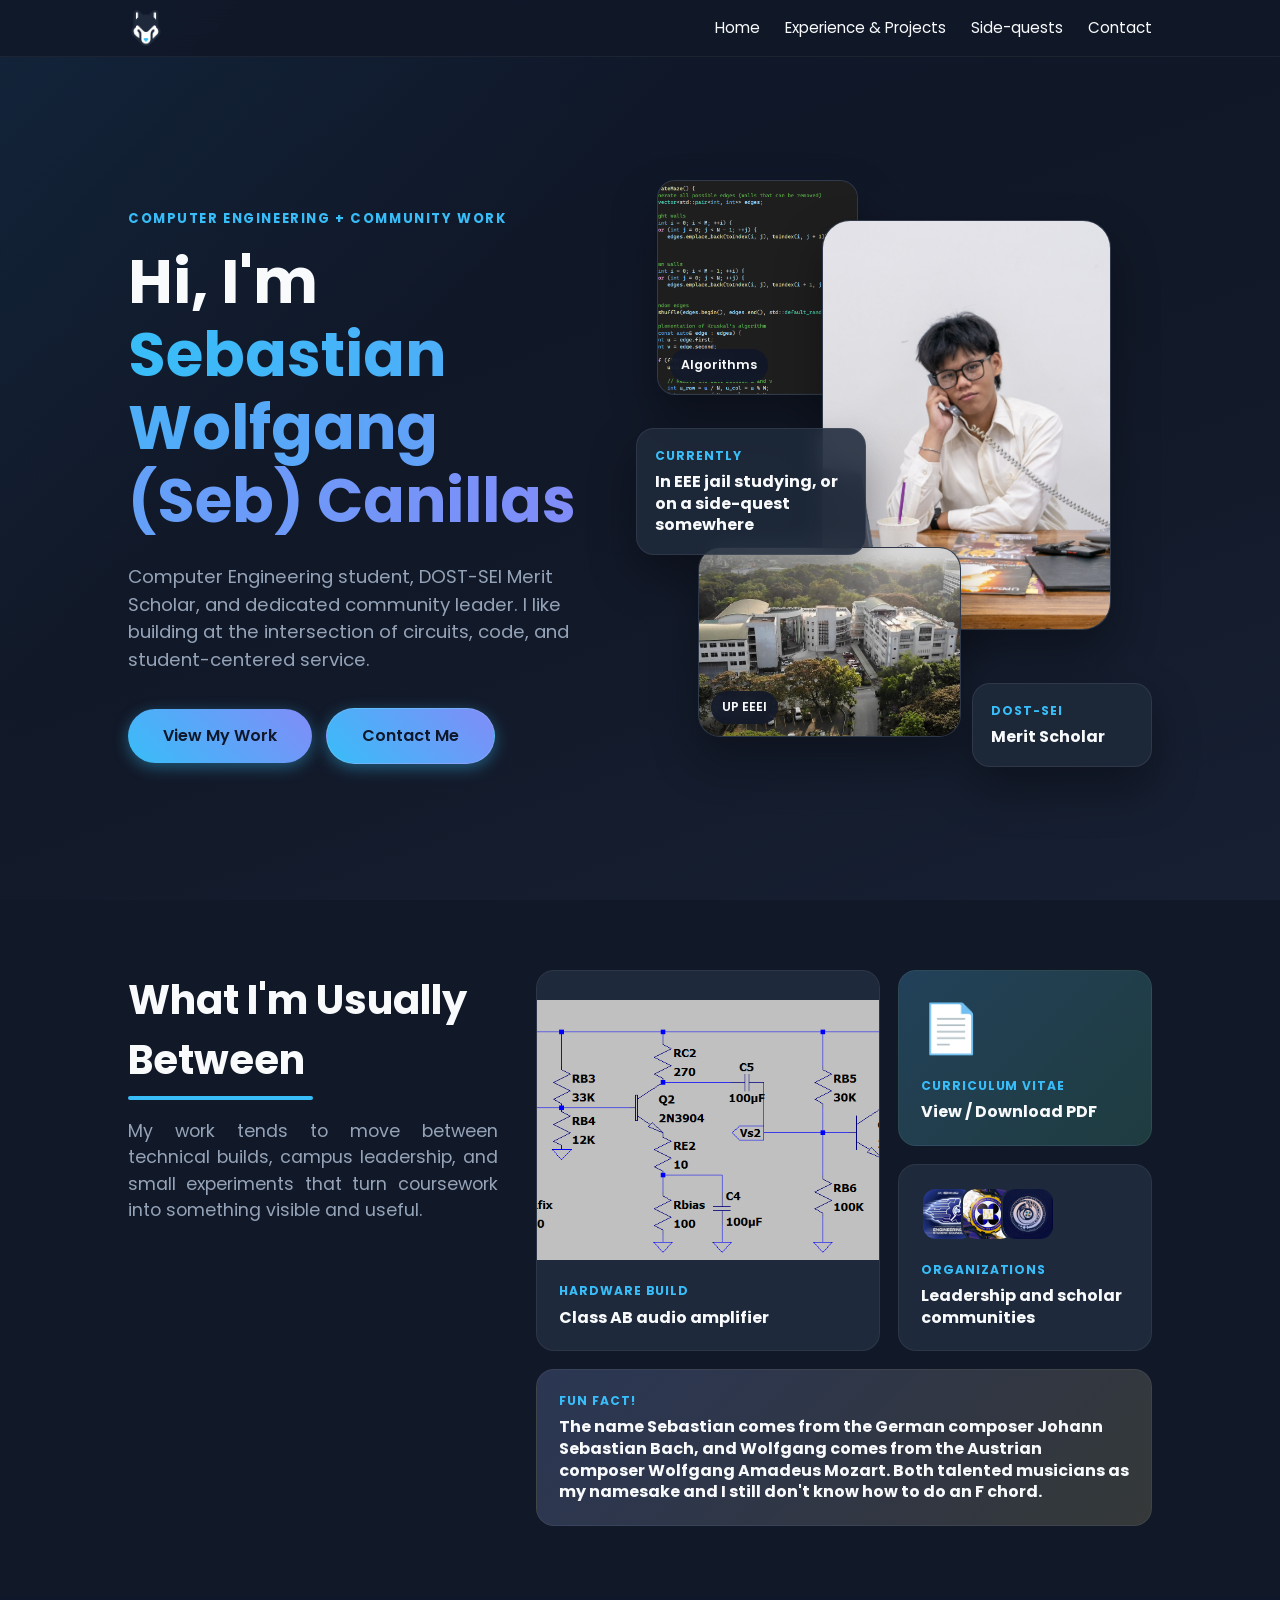
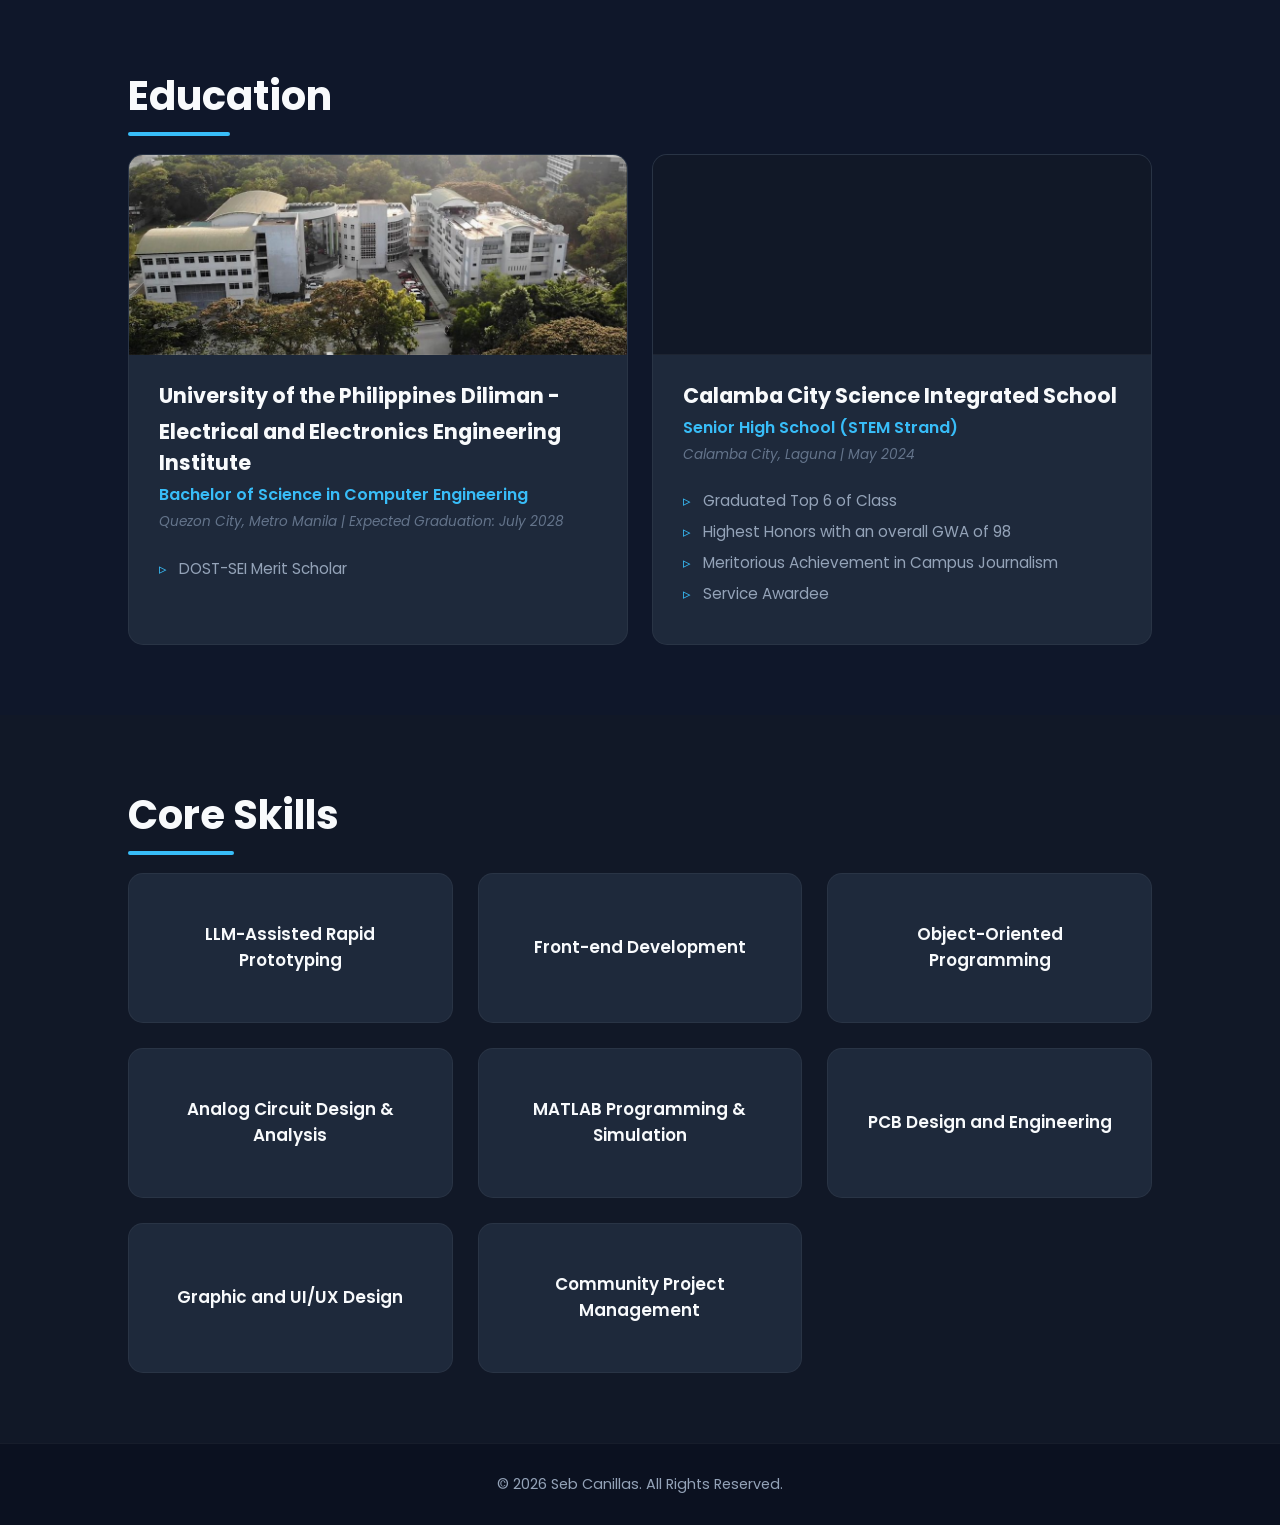
==== commit 612dfbab: "Add files via upload" ====
--- a/index.html
+++ b/index.html
@@ -10,14 +10,16 @@
 <body>
 
     <nav id="navbar">
-    <a href="index.html" class="nav-logo">
-    <img src="./logo.png" alt="Seb Canillas Logo">
-</a>
+
+    <div class="nav-top">
+        <a href="index.html" class="nav-logo">
+            <img src="./logo.png" alt="Logo">
+        </a>
 
     <button class="hamburger" id="hamburger">
         ☰
     </button>
-
+    </div>
     <ul id="nav-links">
         <li><a href="index.html">Home</a></li>
         <li><a href="projects.html">Experience & Projects</a></li>
--- a/style.css
+++ b/style.css
@@ -92,17 +92,21 @@
 .nav-logo {
     display: flex;
     align-items: center;
-    text-decoration: none;
 }
 
 .nav-logo img {
-    height: 42px;
+    height: 36px;
     width: auto;
-    transition: transform 0.3s ease;
+    display: block;
 }
 
 .nav-logo:hover img {
     transform: scale(1.05);
+}
+
+.nav-top {
+    display: flex;
+    align-items: center;
 }
 
 @media (max-width: 768px) {
@@ -1299,28 +1303,8 @@
     .snapshot-copy {
         position: static;
     }
-}
-
-@media (max-width: 700px) {
-    nav {
-        align-items: flex-start;
-        flex-direction: column;
-        gap: 10px;
-        padding: 14px 6%;
-    }
-
-    nav.scrolled {
-        padding: 14px 6%;
-    }
-
-    nav ul {
-        flex-wrap: wrap;
-        gap: 12px 18px;
-    }
-
-    nav a {
-        font-size: 0.9rem;
-    }
+
+
 
     .home-hero {
         padding-top: 220px;
@@ -1452,10 +1436,16 @@
 
     /* NAVBAR */
     nav {
-        padding: 12px 20px;
-        flex-direction: column;
-        gap: 10px;
-    }
+    padding: 12px 20px;
+    flex-wrap: wrap;
+}
+
+.nav-top {
+    width: 100%;
+    display: flex;
+    justify-content: space-between;
+    align-items: center;
+}
 
     nav ul {
         flex-wrap: wrap;
@@ -1484,36 +1474,6 @@
 
     .hero-text p {
         font-size: 1rem;
-    }
-
-    /* COLLAGE STACK */
-    .hero-collage {
-        position: relative;
-        min-height: auto;
-        height: auto;
-        display: flex;
-        flex-direction: column;
-        gap: 16px;
-    }
-
-    .collage-tile,
-    .hero-widget {
-        position: relative;
-        width: 100%;
-        height: auto;
-        inset: unset;
-    }
-
-    .collage-main,
-    .collage-project,
-    .collage-campus {
-        width: 100%;
-        height: 220px;
-    }
-
-    .widget-current,
-    .widget-scholar {
-        width: 100%;
     }
 
     /* SNAPSHOT SECTION */
@@ -1657,12 +1617,21 @@
 @media (max-width: 768px) {
 
     nav {
+        display: flex;
+        justify-content: space-between;
+        align-items: center;
         padding: 15px 20px;
         flex-wrap: wrap;
     }
 
+    .nav-logo {
+        display: flex;
+        align-items: center;
+    }
+
     .hamburger {
         display: block;
+        margin-left: auto;
     }
 
     nav ul {
@@ -1679,11 +1648,6 @@
 
     nav ul.show {
         display: flex;
-        animation: slideDown 0.3s ease;
-    }
-
-    nav a {
-        font-size: 1rem;
     }
 }
 
@@ -1696,4 +1660,4 @@
         opacity: 1;
         transform: translateY(0);
     }
-}+}
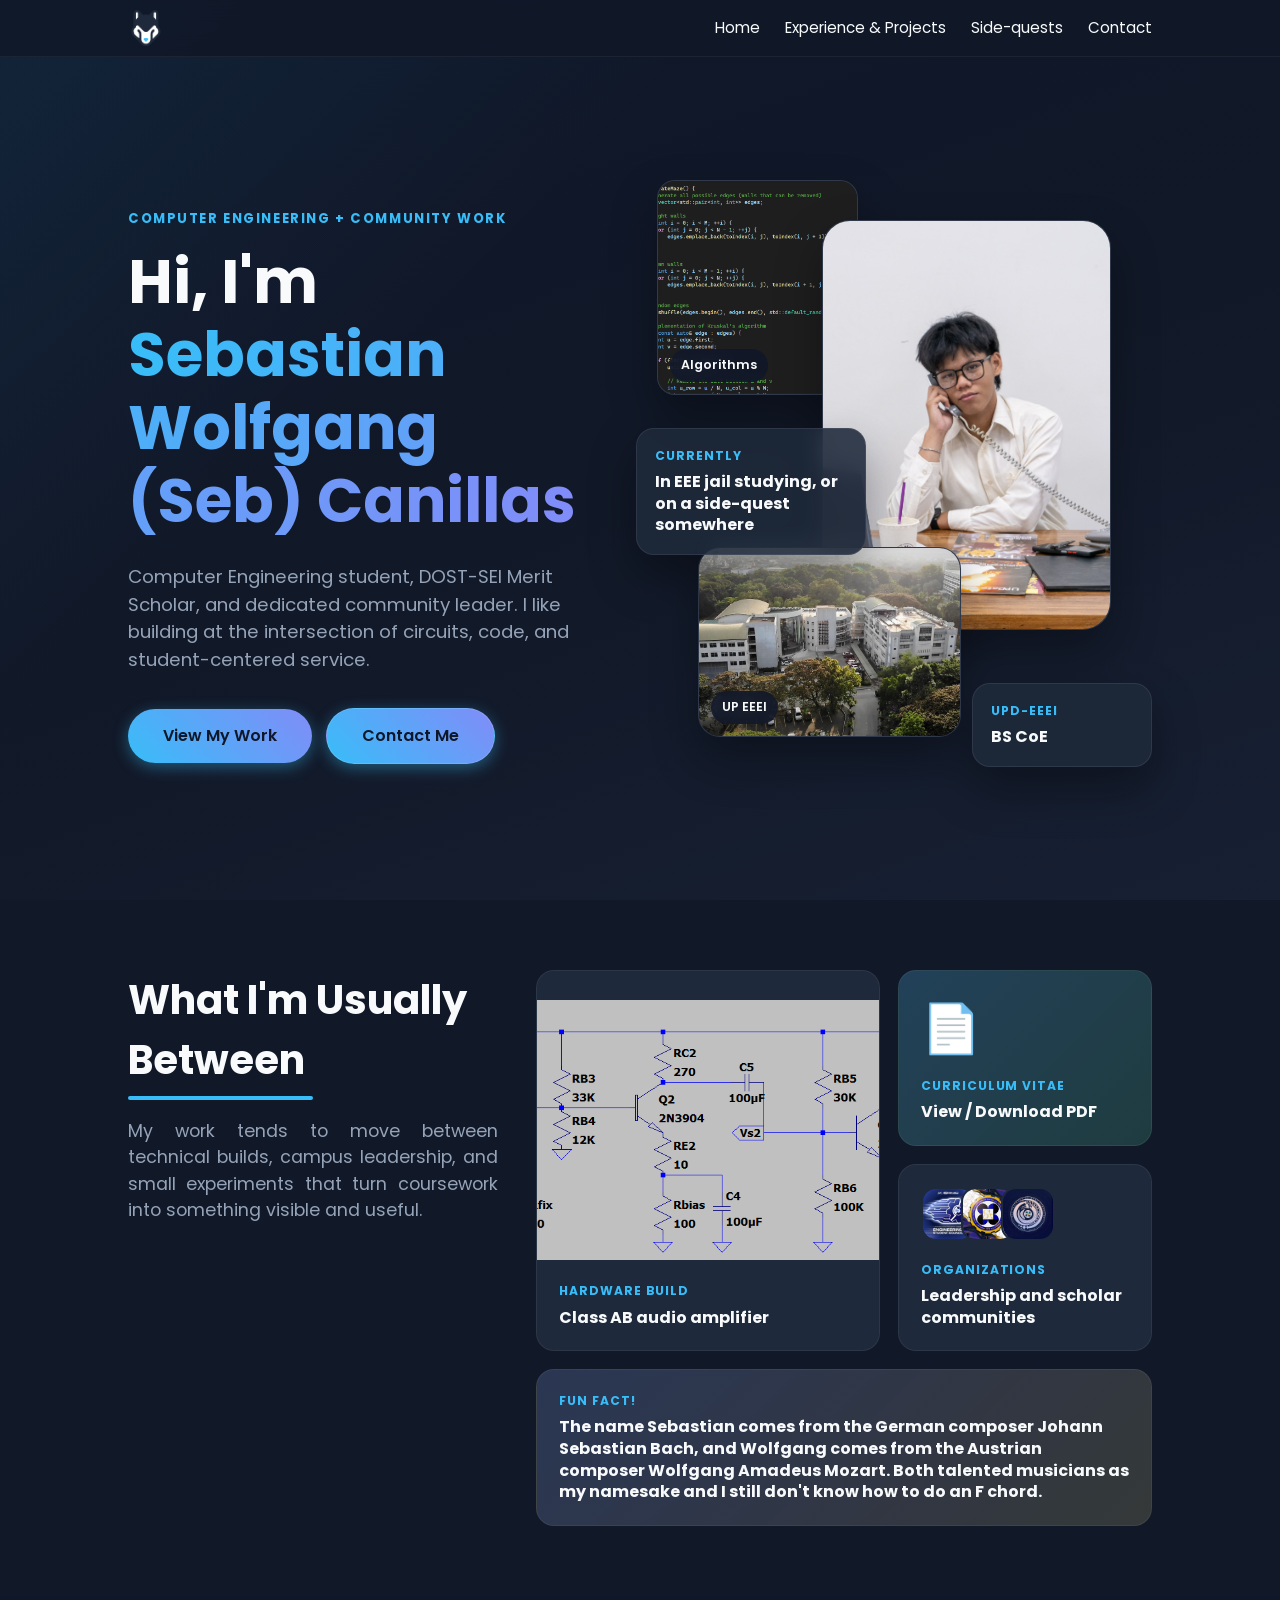
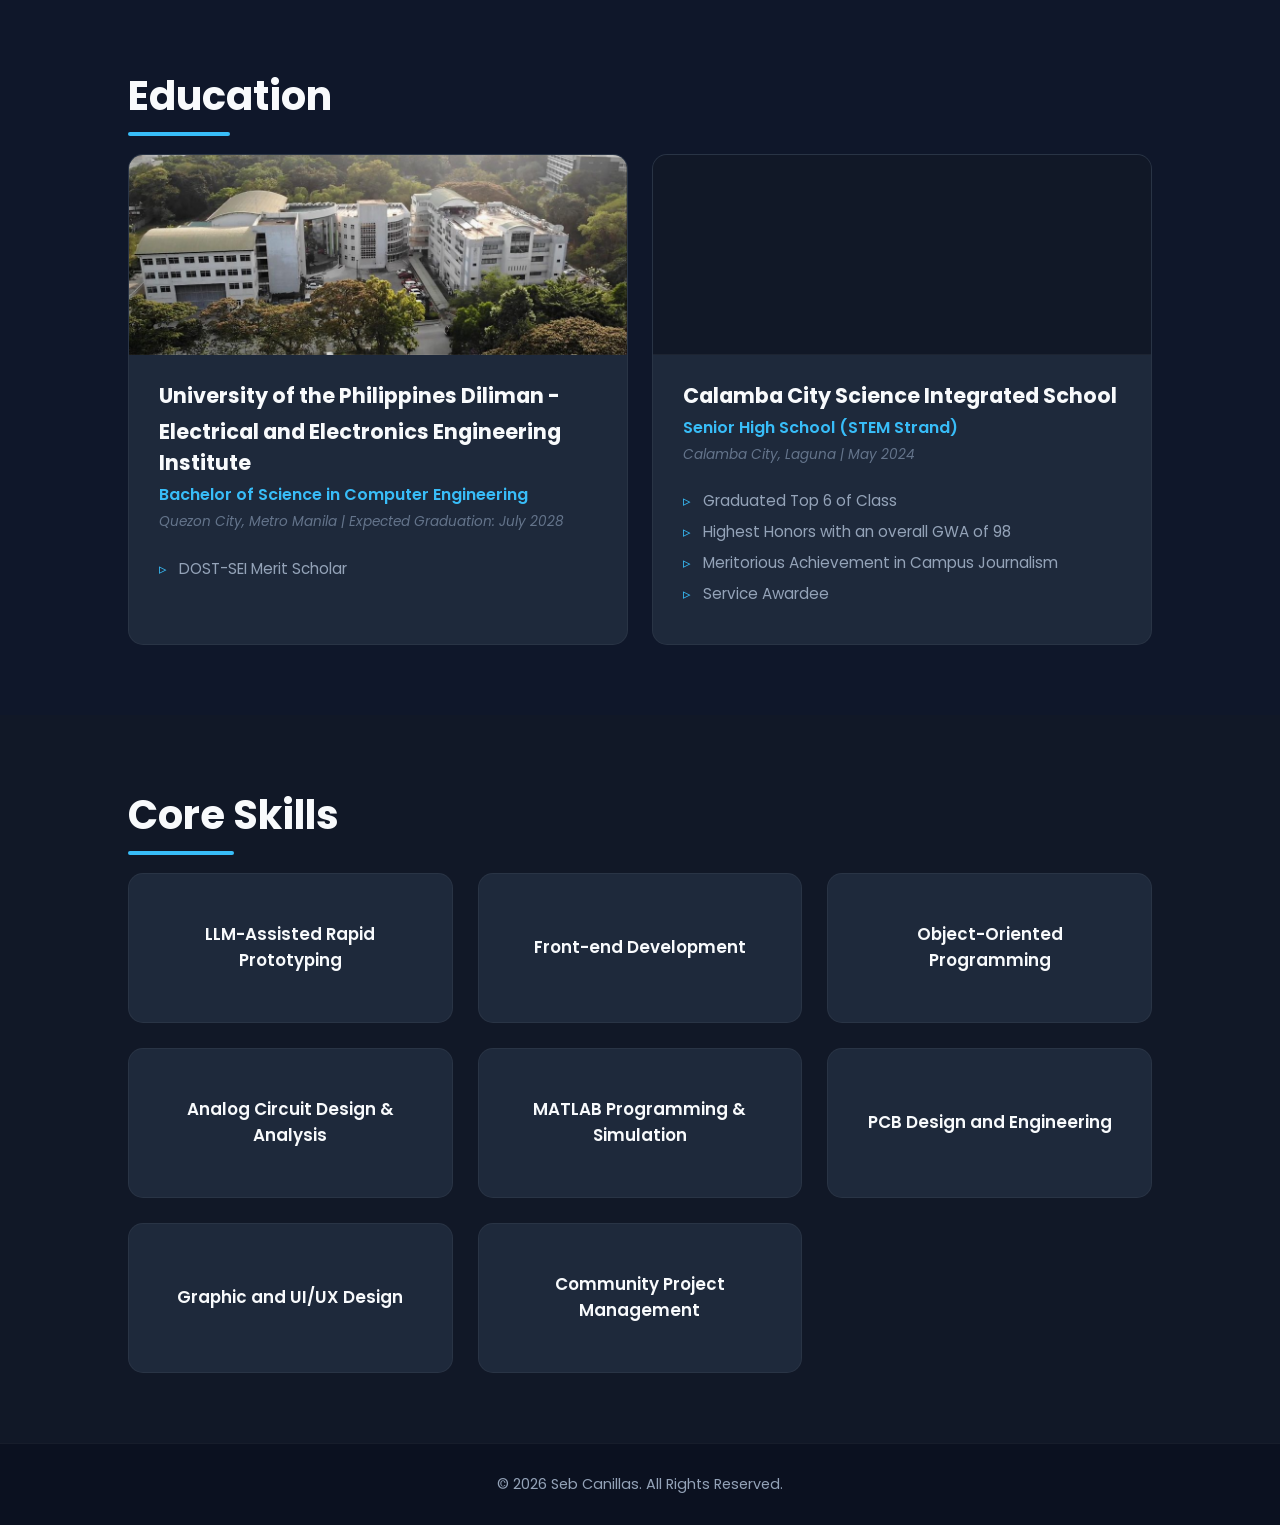
==== commit 4e164d99: "Update index.html" ====
--- a/index.html
+++ b/index.html
@@ -59,8 +59,8 @@
                     <strong>In EEE jail studying, or on a side-quest somewhere</strong>
                 </div>
                 <div class="hero-widget widget-scholar">
-                    <span>DOST-SEI</span>
-                    <strong>Merit Scholar</strong>
+                    <span>UPD-EEEI</span>
+                    <strong>BS CoE</strong>
                 </div>
             </div>
         </div>
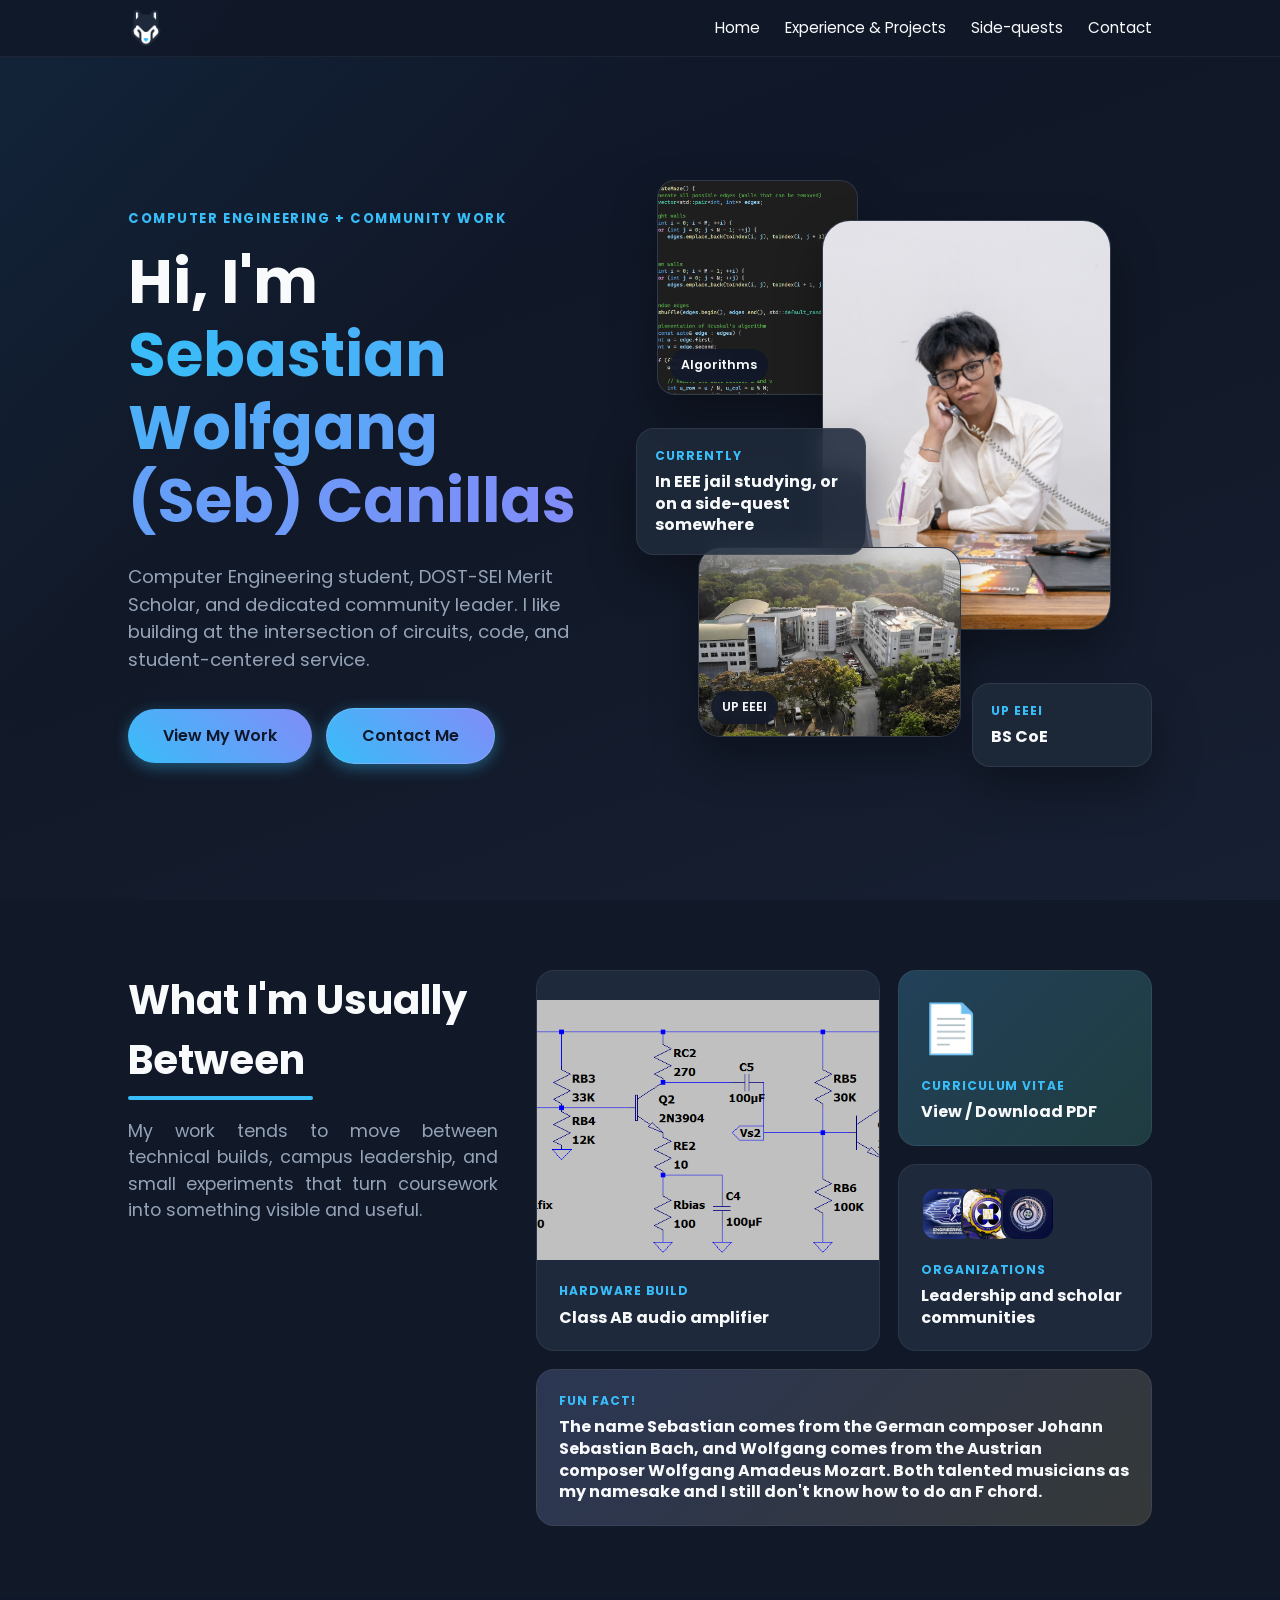
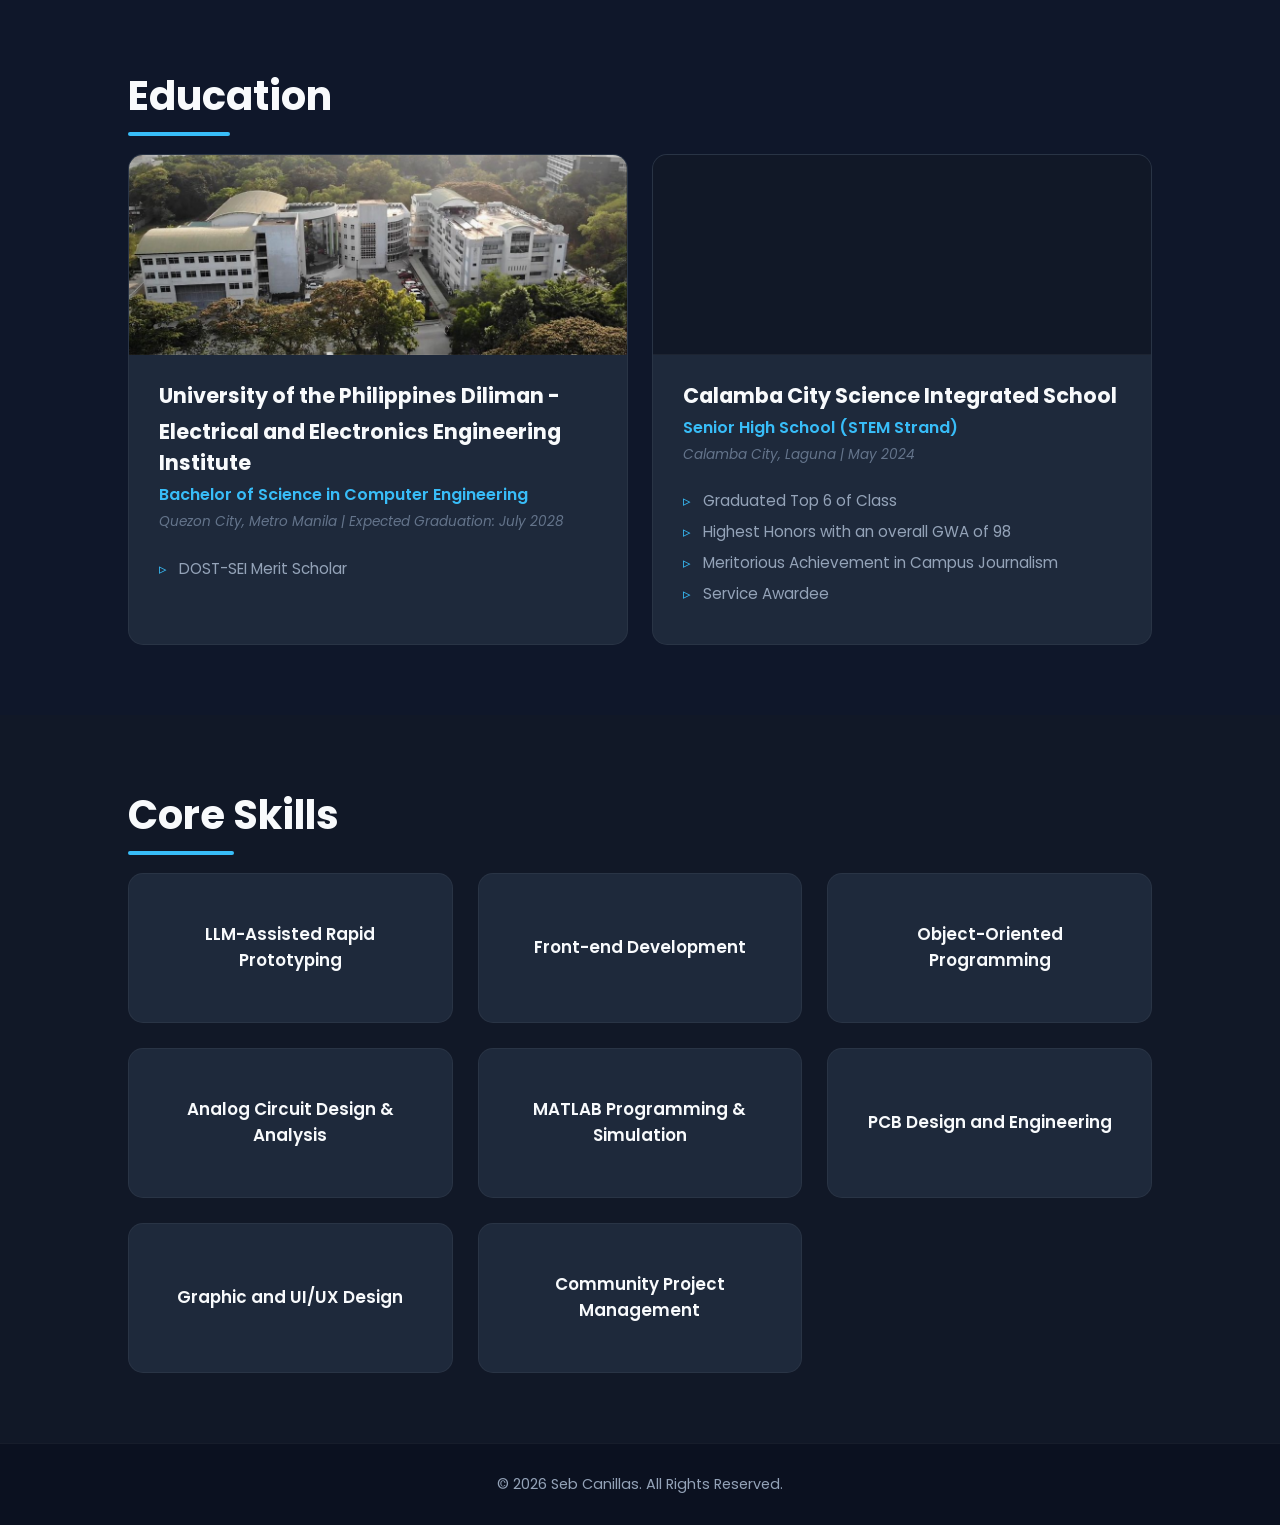
==== commit 23952768: "Updated HTML and CSS Files" ====
--- a/index.html
+++ b/index.html
@@ -59,7 +59,7 @@
                     <strong>In EEE jail studying, or on a side-quest somewhere</strong>
                 </div>
                 <div class="hero-widget widget-scholar">
-                    <span>UPD-EEEI</span>
+                    <span>UP EEEI</span>
                     <strong>BS CoE</strong>
                 </div>
             </div>
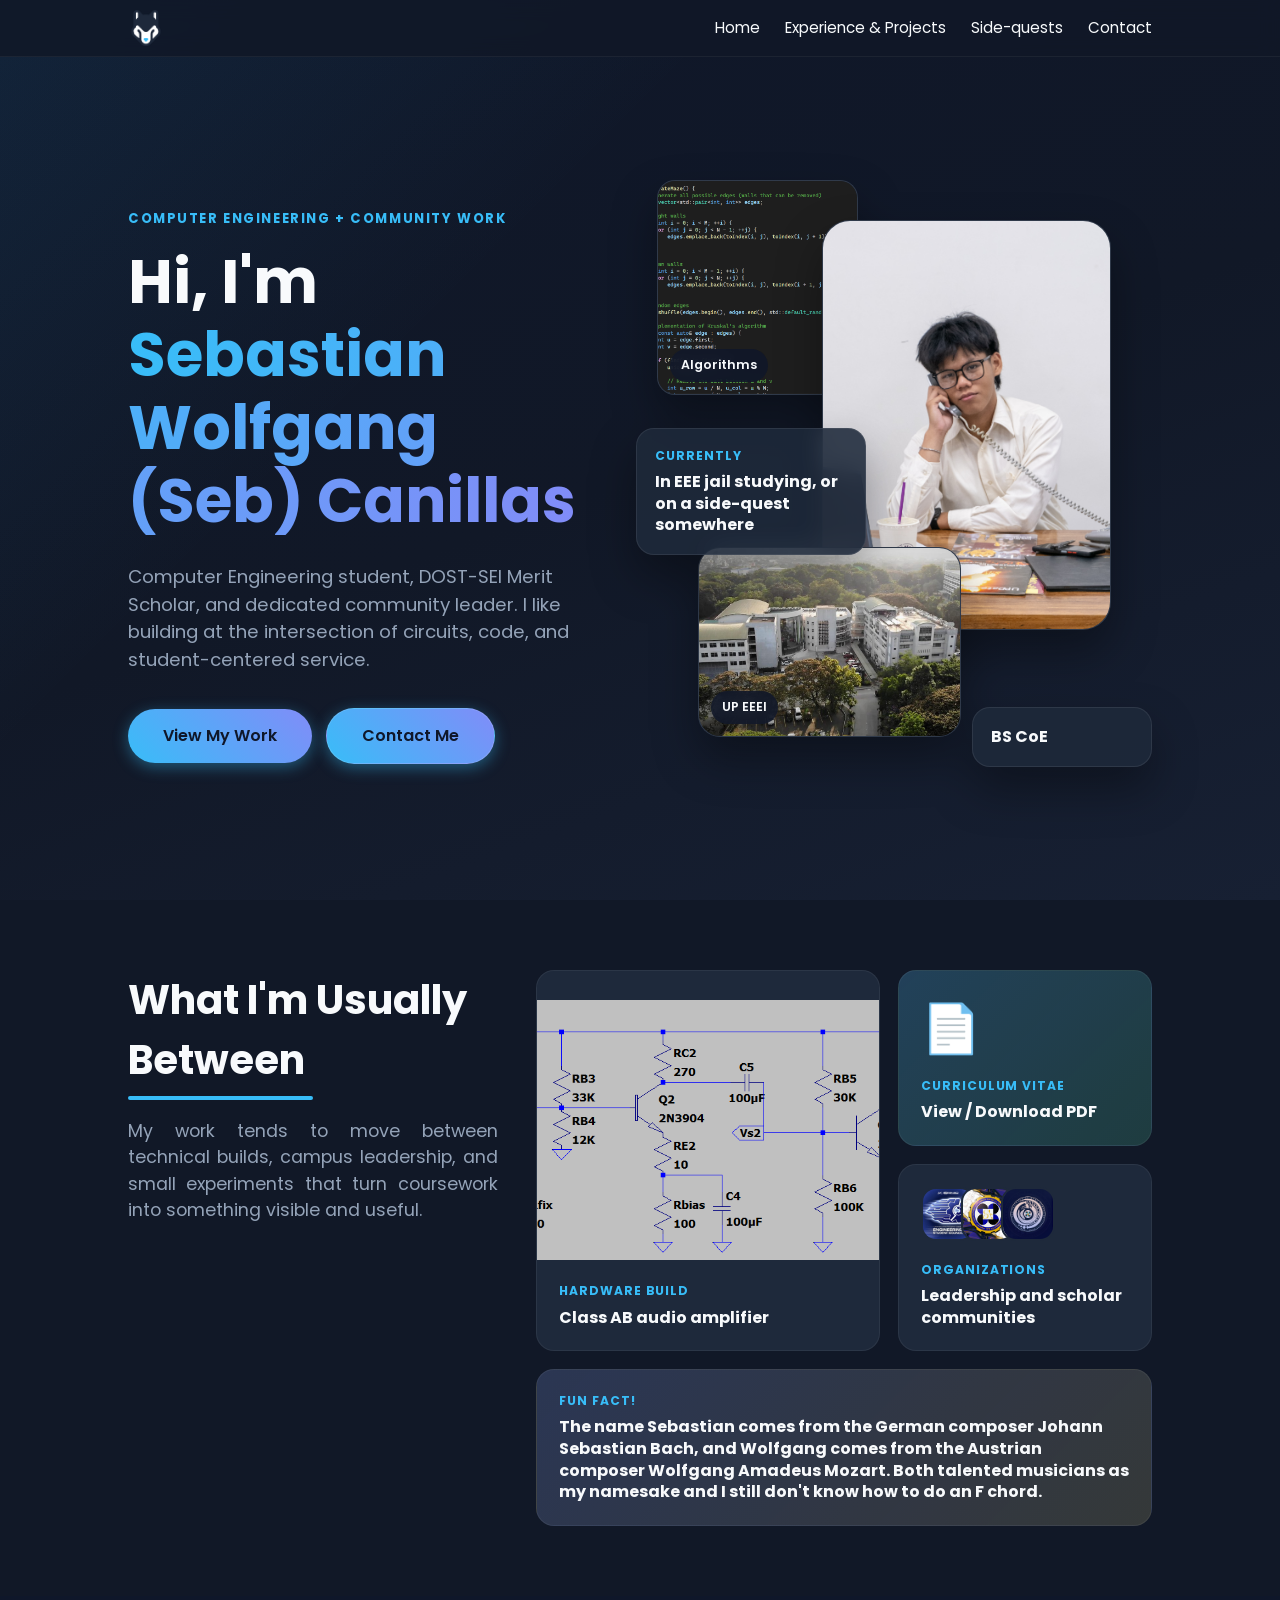
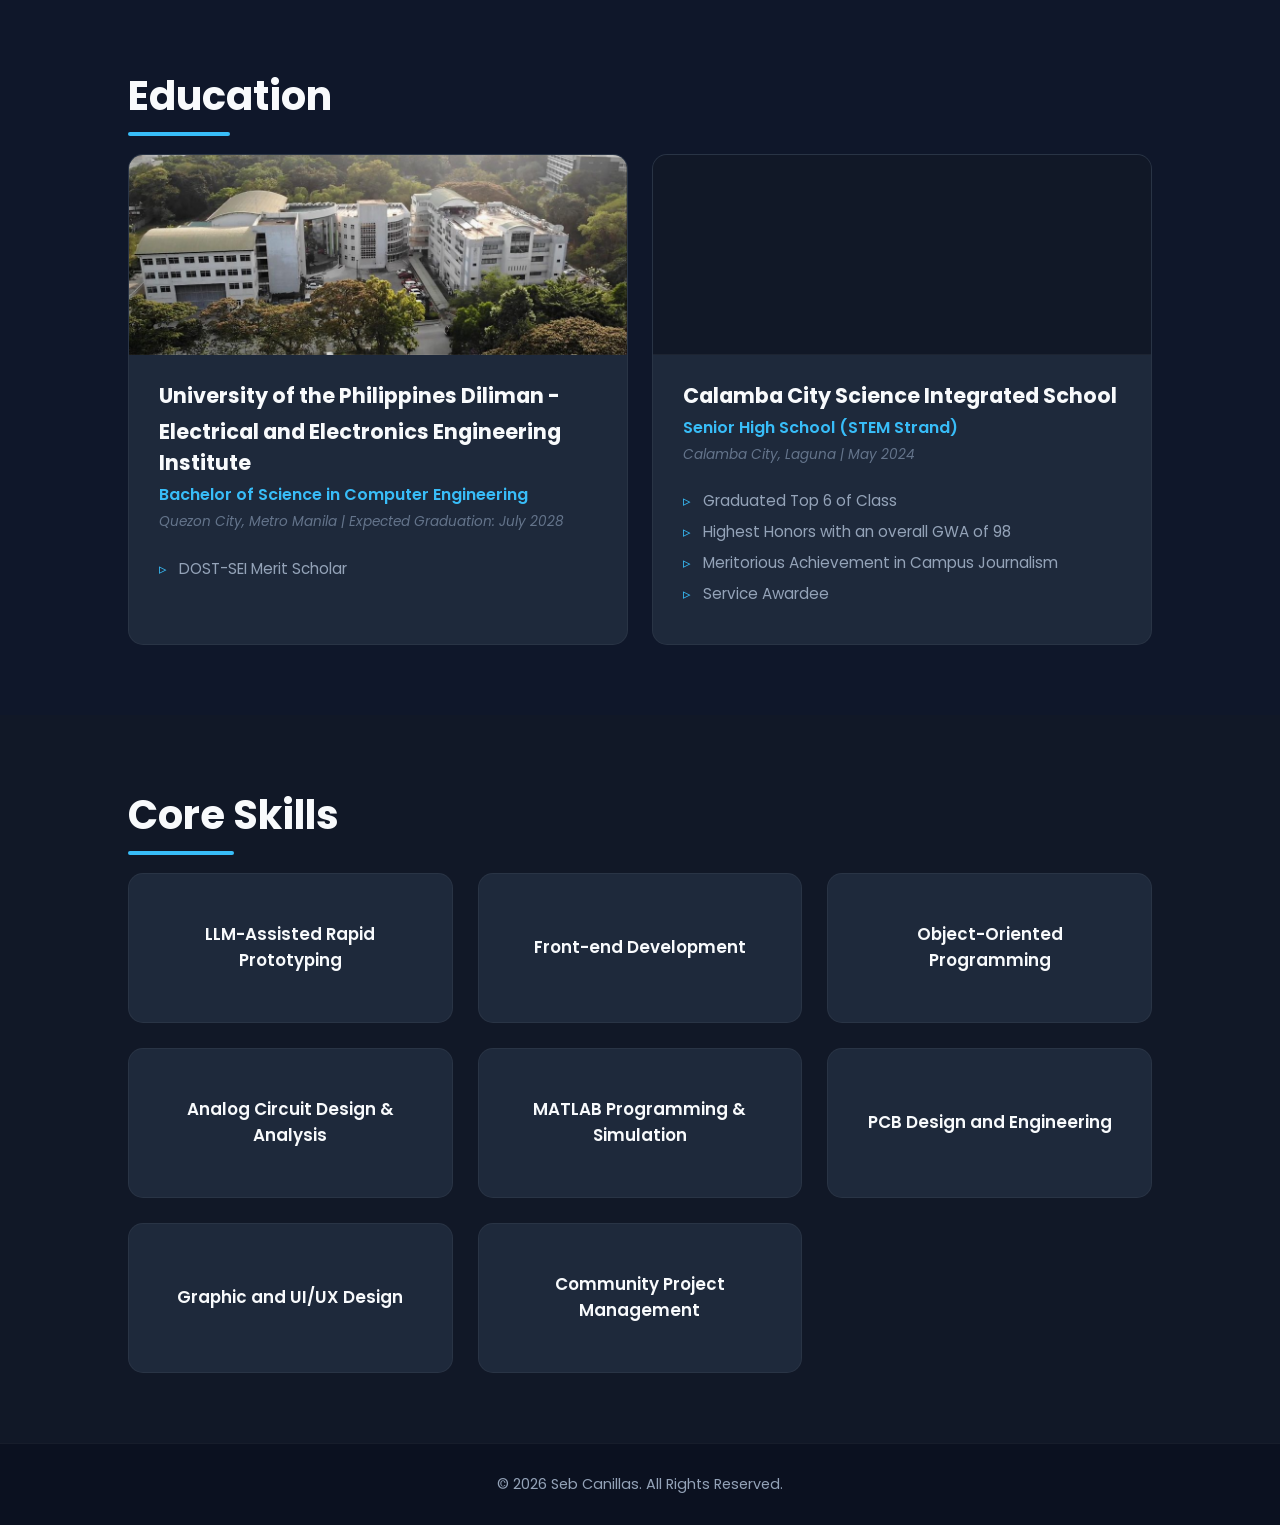
==== commit 3d9bd757: "Update index.html" ====
--- a/index.html
+++ b/index.html
@@ -44,7 +44,6 @@
             <div class="hero-collage" aria-label="Photo collage of Seb's engineering and organization work">
                 <figure class="collage-tile collage-main">
                     <img src="pic.jpg" alt="Sebastian Wolfgang A. Canillas">
-                    <figcaption>Seb Canillas</figcaption>
                 </figure>
                 <figure class="collage-tile collage-project">
                     <img src="./project-images/EEE 121 SP2.png" alt="Maze generation project preview">
@@ -59,7 +58,6 @@
                     <strong>In EEE jail studying, or on a side-quest somewhere</strong>
                 </div>
                 <div class="hero-widget widget-scholar">
-                    <span>UP EEEI</span>
                     <strong>BS CoE</strong>
                 </div>
             </div>
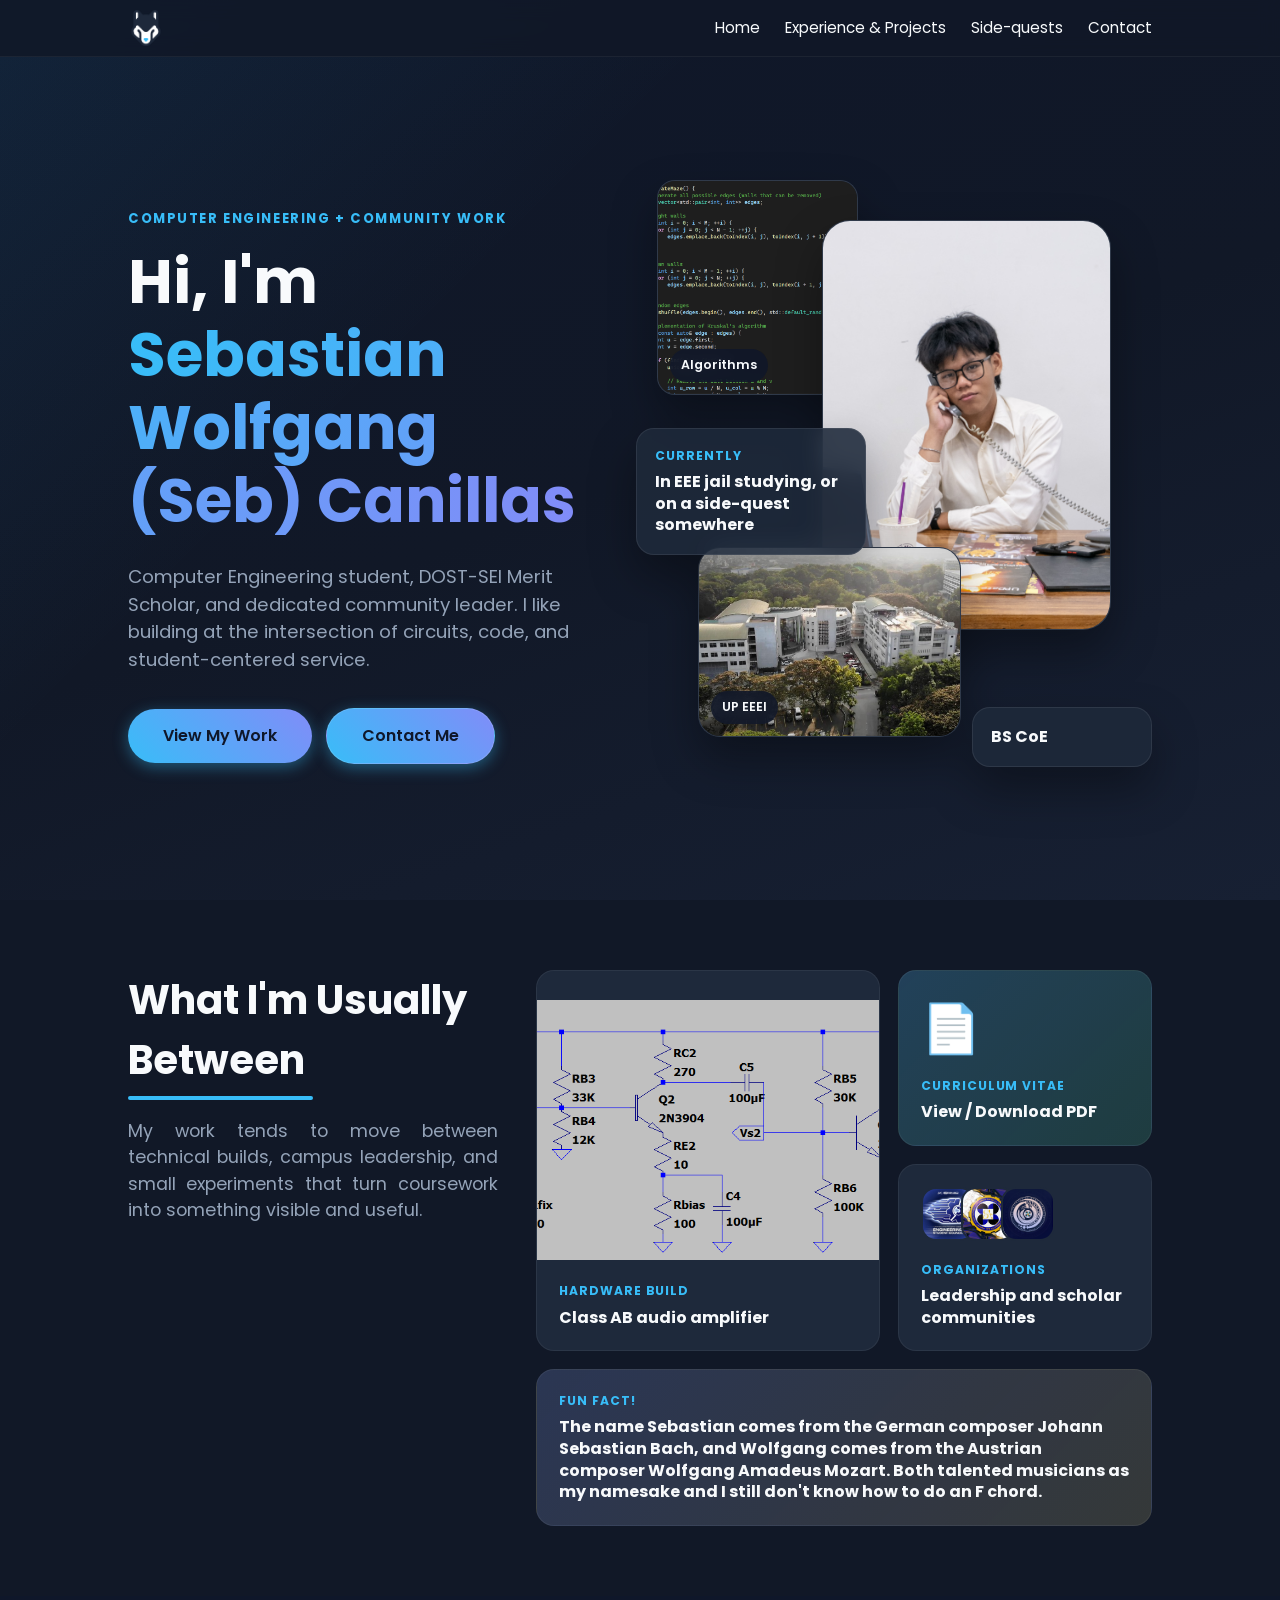
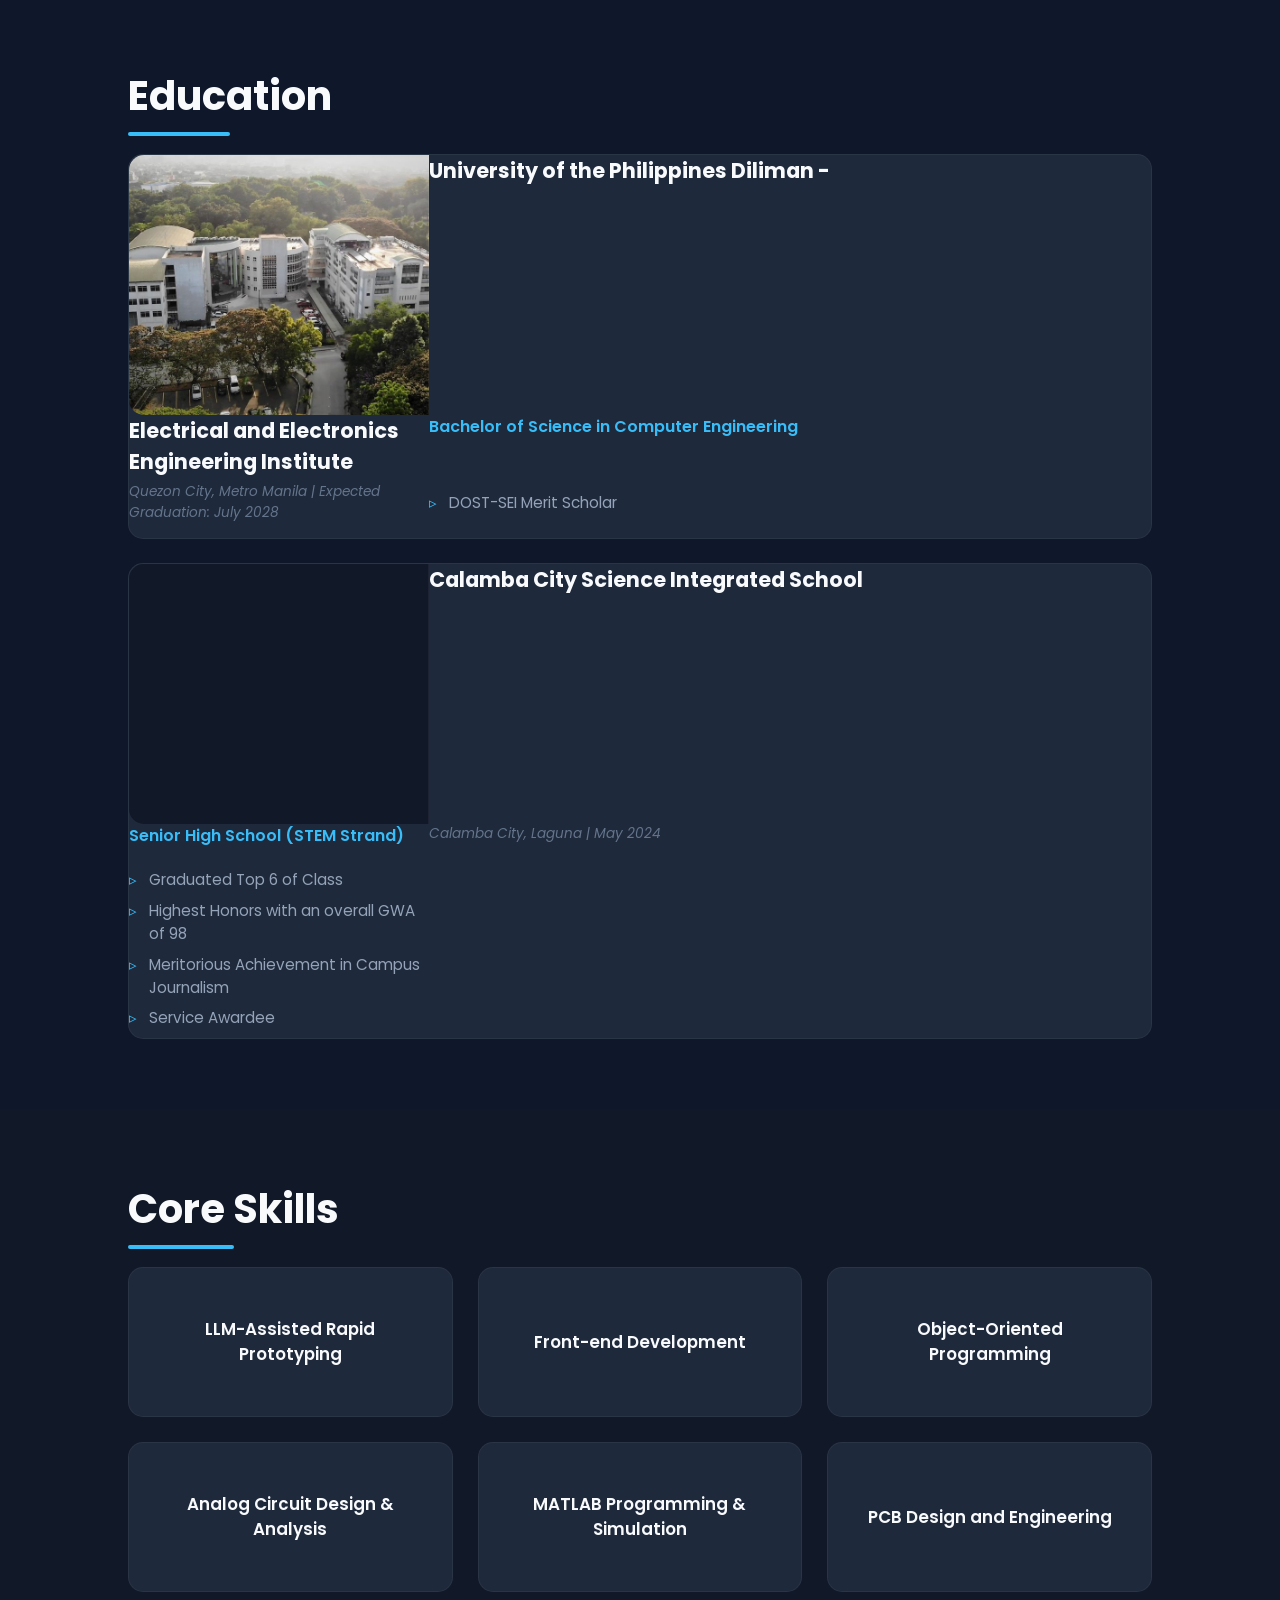
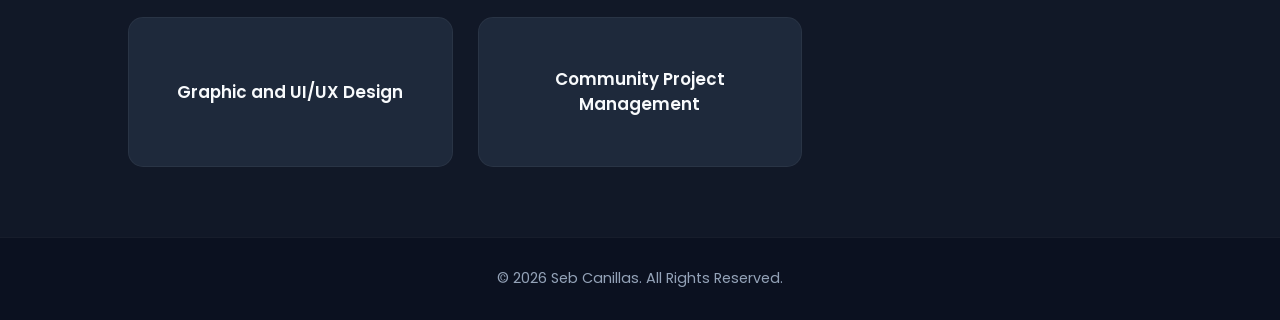
==== commit 42dd4266: "reee" ====
--- a/index.html
+++ b/index.html
@@ -58,6 +58,7 @@
                     <strong>In EEE jail studying, or on a side-quest somewhere</strong>
                 </div>
                 <div class="hero-widget widget-scholar">
+                   
                     <strong>BS CoE</strong>
                 </div>
             </div>
--- a/style.css
+++ b/style.css
@@ -109,11 +109,6 @@
     align-items: center;
 }
 
-@media (max-width: 768px) {
-    .nav-logo img {
-        height: 40px;
-    }
-}
 
 /* --- HERO SECTION --- */
 .hero {
@@ -551,21 +546,20 @@
 
 /* --- CARDS --- */
 .grid-container {
-    display: grid;
-    grid-template-columns: repeat(auto-fit, minmax(350px, 1fr));
+    display: flex;
+    flex-direction: column;
     gap: 24px;
 }
 
 .card {
     background: var(--card-bg);
-    padding: 30px;
     border-radius: 15px;
     border: 1px solid rgba(255,255,255,0.05);
-    transition: all 0.4s ease;
+    transition: transform 0.4s ease, box-shadow 0.4s ease, border-color 0.4s ease;
     position: relative;
-    overflow: hidden;
-    display: flex;
-    flex-direction: column;
+    display: grid;
+    grid-template-columns: 300px 1fr;
+    align-items: start;
 }
 
 .card::before {
@@ -579,6 +573,8 @@
     transform: scaleY(0);
     transition: transform 0.4s ease;
     transform-origin: bottom;
+    border-radius: 15px 0 0 15px;
+    z-index: 1;
 }
 
 .card:hover::before { transform: scaleY(1); }
@@ -690,14 +686,33 @@
 
 .project-photo,
 .education-photo {
-    min-height: 200px;
-    margin: -30px -30px 25px;
+    width: 100%;
+    height: 260px;
     background-color: #111827;
     background-image: linear-gradient(135deg, rgba(56, 189, 248, 0.16), rgba(129, 140, 248, 0.18));
     background-position: center;
     background-size: cover;
-    border-bottom: 1px solid rgba(255,255,255,0.05);
-}
+    border-right: 1px solid rgba(255,255,255,0.05);
+    border-radius: 15px 0 0 15px;
+    position: sticky;
+    top: 80px;
+    overflow: hidden;
+}
+
+.card-content {
+    display: flex;
+    flex-direction: column;
+    min-width: 0;
+    padding: 30px;
+    border-radius: 0 15px 15px 0;
+}
+
+/* Organization cards have no side photo — single column, content gets normal padding */
+#experience .card {
+    grid-template-columns: 1fr;
+    padding: 30px;
+}
+
 
 .tech-tags {
     margin-top: auto;
@@ -735,57 +750,6 @@
 
 .document-link-label.unavailable::after {
     content: '';
-}
-
-.pdf-viewer-section {
-    display: none;
-}
-
-.pdf-viewer-section.has-pdf {
-    display: block;
-}
-
-.pdf-viewer-header {
-    display: flex;
-    align-items: flex-start;
-    justify-content: space-between;
-    gap: 25px;
-    margin-bottom: 25px;
-}
-
-.pdf-viewer-header .section-desc {
-    margin-bottom: 0;
-}
-
-.pdf-open-link {
-    flex: 0 0 auto;
-    color: var(--accent);
-    text-decoration: none;
-    font-weight: 600;
-    padding: 10px 16px;
-    border: 1px solid rgba(56, 189, 248, 0.35);
-    border-radius: 999px;
-    background: rgba(56, 189, 248, 0.08);
-}
-
-.pdf-open-link:hover {
-    border-color: var(--accent);
-    box-shadow: 0 8px 18px rgba(0,0,0,0.22);
-}
-
-.pdf-frame-wrap {
-    height: 75vh;
-    min-height: 520px;
-    overflow: hidden;
-    border: 1px solid rgba(255,255,255,0.08);
-    border-radius: 15px;
-    background: var(--card-bg);
-}
-
-.pdf-frame-wrap iframe {
-    width: 100%;
-    height: 100%;
-    border: 0;
 }
 
 /* ===== HOBBY BENTO — 4:5 GRAPHIC DESIGN WITH EQUAL OTHER CARDS ===== */
@@ -880,7 +844,7 @@
 }
 
 .hobby-card:hover .hobby-photo {
-    transform: scale(1.07);
+    transform: scale(1.02);
 }
 
 /* ---- gradient + text overlay ---- */
@@ -900,8 +864,8 @@
 
 .hobby-card:hover .hobby-content {
     background: linear-gradient(to top,
-        rgba(0,0,0,0.94) 0%,
-        rgba(0,0,0,0.5) 65%,
+        rgba(0,0,0,1) 0%,
+        rgba(0,0,0,0.8) 80%,
         transparent 100%);
 }
 
@@ -1056,128 +1020,6 @@
     grid-row: 2;
     border-radius: 16px;
 }
-
-/* ===== RESPONSIVE ===== */
-
-@media (max-width: 768px) {
-    .hobby-bento {
-        grid-template-columns: 1fr 1fr;
-        grid-template-rows: auto;
-        height: auto;
-        max-height: none;
-        min-height: auto;
-        gap: 12px;
-    }
-
-    .hobby-card {
-        height: auto;
-        min-height: 180px;
-    }
-
-    .graphic-design-card {
-    grid-column: 1 / 3 !important;
-    grid-row: auto !important;
-
-    aspect-ratio: 4 / 5;
-    width: 100%;
-
-    min-height: unset;
-    max-height: unset;
-    height: auto;
-}
-
-    .hobby-card:not(.graphic-design-card) {
-        grid-column: auto;
-        grid-row: auto;
-        min-height: 160px;
-        max-height: 220px;
-    }
-
-    .hobby-bento-3col {
-        grid-template-columns: 1fr 1fr;
-        grid-template-rows: auto;
-        height: auto;
-        max-height: none;
-        min-height: auto;
-        gap: 12px;
-    }
-
-    .hobby-bento-3col .hobby-card {
-        height: auto;
-        min-height: 160px;
-    }
-
-    .hobby-bento-3col .hobby-card:nth-child(1) {
-        grid-column: 1 / 3;
-        grid-row: auto;
-        min-height: 220px;
-        max-height: 320px;
-    }
-
-    .hobby-bento-3col .hobby-card:nth-child(2) {
-        grid-column: 1;
-        grid-row: auto;
-    }
-
-    .hobby-bento-3col .hobby-card:nth-child(3) {
-        grid-column: 2;
-        grid-row: auto;
-    }
-
-    .hobby-content p {
-        max-height: 60px;
-        opacity: 1;
-    }
-}
-
-@media (max-width: 480px) {
-    .hobby-bento {
-        grid-template-columns: 1fr;
-        gap: 12px;
-    }
-
-    .graphic-design-card {
-    grid-column: 1 !important;
-
-    aspect-ratio: 4 / 5;
-    width: 100%;
-
-    min-height: unset;
-    max-height: unset;
-    height: auto;
-}
-
-    .hobby-card:not(.graphic-design-card) {
-        grid-column: 1;
-        min-height: 160px;
-        max-height: 220px;
-    }
-
-    .hobby-bento-3col {
-        grid-template-columns: 1fr;
-        gap: 12px;
-    }
-
-    .hobby-bento-3col .hobby-card {
-        min-height: 160px;
-        max-height: 220px;
-    }
-
-    .hobby-bento-3col .hobby-card:nth-child(1) {
-        grid-column: 1;
-        min-height: 200px;
-        max-height: 280px;
-    }
-
-    .hobby-bento-3col .hobby-card:nth-child(2) {
-        grid-column: 1;
-    }
-
-    .hobby-bento-3col .hobby-card:nth-child(3) {
-        grid-column: 1;
-    }
-}
-
 /* --- CONTACT SECTION --- */
 .contact-container {
     text-align: center;
@@ -1280,8 +1122,38 @@
 .reveal.active {
     opacity: 1;
     transform: translateY(0);
-}
-
+
+}
+.read-more-btn {
+    margin-top: 12px;
+    background: none;
+    border: none;
+    color: var(--accent);
+    cursor: pointer;
+    font-weight: 600;
+    padding: 0;
+    font-size: 0.95rem;
+}
+
+.project-details {
+    display: grid;
+    grid-template-rows: 0fr;
+    transition: grid-template-rows 0.35s cubic-bezier(0.4, 0, 0.2, 1);
+    overflow: hidden;
+    will-change: grid-template-rows;
+}
+
+.project-details > div {
+    overflow: hidden;
+    min-height: 0;
+}
+
+.card.active .project-details {
+    grid-template-rows: 1fr;
+}
+
+
+    
 @media (max-width: 1000px) {
     .home-hero-layout {
         grid-template-columns: 1fr;
@@ -1397,9 +1269,18 @@
         font-size: 2.3rem;
     }
 
+    .card {
+        grid-template-columns: 1fr;
+    }
+
     .project-photo,
     .education-photo {
-        min-height: 170px;
+        position: static;
+        width: 100%;
+        height: 200px;
+        border-right: none;
+        border-bottom: 1px solid rgba(255,255,255,0.05);
+        border-radius: 15px 15px 0 0;
     }
 
     .organization-header {
@@ -1412,159 +1293,7 @@
         height: 56px;
         font-size: 0.72rem;
     }
-
-    .pdf-viewer-header {
-        display: block;
-    }
-
-    .pdf-open-link {
-        display: inline-block;
-        margin-top: 18px;
-    }
-
-    .pdf-frame-wrap {
-        height: 70vh;
-        min-height: 420px;
-    }
-}
-
-/* ==========================================
-   MOBILE RESPONSIVE IMPROVEMENTS
-   ========================================== */
-
-@media (max-width: 768px) {
-
-    /* NAVBAR */
-    nav {
-    padding: 12px 20px;
-    flex-wrap: wrap;
-}
-
-.nav-top {
-    width: 100%;
-    display: flex;
-    justify-content: space-between;
-    align-items: center;
-}
-
-    nav ul {
-        flex-wrap: wrap;
-        justify-content: center;
-        gap: 12px;
-    }
-
-    nav a {
-        font-size: 0.9rem;
-    }
-
-    /* HERO */
-    .hero,
-    .home-hero {
-        padding: 140px 20px 60px;
-    }
-
-    .home-hero-layout {
-        grid-template-columns: 1fr;
-        gap: 30px;
-    }
-
-    .hero-text h1 {
-        font-size: 2.4rem;
-    }
-
-    .hero-text p {
-        font-size: 1rem;
-    }
-
-    /* SNAPSHOT SECTION */
-    .home-snapshot {
-        grid-template-columns: 1fr;
-    }
-
-    .snapshot-copy {
-        position: static;
-    }
-
-    .snapshot-board {
-        grid-template-columns: 1fr;
-    }
-
-    .snapshot-feature {
-        min-height: auto;
-    }
-
-    .snapshot-feature img {
-        height: 220px;
-    }
-
-    .snapshot-note {
-        grid-column: auto;
-    }
-
-    /* GENERAL SECTIONS */
-    section {
-        padding: 60px 20px;
-    }
-
-    h2 {
-        font-size: 2rem;
-    }
-
-    .sub-hero h1 {
-        font-size: 2.2rem;
-    }
-
-    /* PROJECTS / EDUCATION */
-    .grid-container {
-        grid-template-columns: 1fr;
-    }
-
-    .card {
-        padding: 24px;
-    }
-
-    .project-photo,
-    .education-photo {
-        margin: -24px -24px 20px;
-    }
-
-    /* ORGANIZATION HEADER */
-    .organization-header {
-        flex-direction: column;
-        text-align: center;
-    }
-
-    /* PDF VIEWER */
-    .pdf-viewer-header {
-        flex-direction: column;
-    }
-
-    .pdf-frame-wrap {
-        min-height: 400px;
-        height: 60vh;
-    }
-
-    /* CONTACT */
-    .contact-card-grid {
-        grid-template-columns: 1fr;
-    }
-
-    .contact-container p {
-        font-size: 1rem;
-    }
-
-    /* BUTTONS */
-    .hero-actions {
-        flex-direction: column;
-        align-items: stretch;
-    }
-
-    .btn {
-        text-align: center;
-        width: 100%;
-    }
-}
-
+}
 
 /* EXTRA SMALL PHONES */
 @media (max-width: 480px) {
@@ -1616,6 +1345,272 @@
 /* MOBILE */
 @media (max-width: 768px) {
 
+    .hobby-bento {
+        grid-template-columns: 1fr 1fr;
+        grid-template-rows: auto;
+        height: auto;
+        max-height: none;
+        min-height: auto;
+        gap: 12px;
+    }
+
+    .hobby-card {
+        height: auto;
+        min-height: 180px;
+    }
+
+    .graphic-design-card {
+    grid-column: 1 / 3 !important;
+    grid-row: auto !important;
+
+    aspect-ratio: 4 / 5;
+    width: 100%;
+
+    min-height: unset;
+    max-height: unset;
+    height: auto;
+}
+
+    .hobby-card:not(.graphic-design-card) {
+        grid-column: auto;
+        grid-row: auto;
+        min-height: 160px;
+        max-height: 220px;
+    }
+
+    .hobby-bento-3col {
+        grid-template-columns: 1fr 1fr;
+        grid-template-rows: auto;
+        height: auto;
+        max-height: none;
+        min-height: auto;
+        gap: 12px;
+    }
+
+    .hobby-bento-3col .hobby-card {
+        height: auto;
+        min-height: 160px;
+    }
+
+    .hobby-bento-3col .hobby-card:nth-child(1) {
+        grid-column: 1 / 3;
+        grid-row: auto;
+        min-height: 220px;
+        max-height: 320px;
+    }
+
+    .hobby-bento-3col .hobby-card:nth-child(2) {
+        grid-column: 1;
+        grid-row: auto;
+    }
+
+    .hobby-bento-3col .hobby-card:nth-child(3) {
+        grid-column: 2;
+        grid-row: auto;
+    }
+
+    .nav-logo img {
+        height: 40px;
+    }
+
+    .hobby-bento {
+        grid-template-columns: 1fr;
+        gap: 12px;
+    }
+
+    .graphic-design-card {
+    grid-column: 1 !important;
+
+    aspect-ratio: 4 / 5;
+    width: 100%;
+
+    min-height: unset;
+    max-height: unset;
+    height: auto;
+}
+
+    .hobby-card:not(.graphic-design-card) {
+        grid-column: 1;
+        min-height: 160px;
+        max-height: 220px;
+    }
+
+    .hobby-bento-3col {
+        grid-template-columns: 1fr;
+        gap: 12px;
+    }
+
+    .hobby-bento-3col .hobby-card {
+        min-height: 160px;
+        max-height: 220px;
+    }
+
+    .hobby-bento-3col .hobby-card:nth-child(1) {
+        grid-column: 1;
+        min-height: 200px;
+        max-height: 280px;
+    }
+
+    .hobby-bento-3col .hobby-card:nth-child(2) {
+        grid-column: 1;
+    }
+
+    .hobby-bento-3col .hobby-card:nth-child(3) {
+        grid-column: 1;
+    }
+    /* NAVBAR */
+    nav {
+    padding: 12px 20px;
+    flex-wrap: wrap;
+}
+
+.nav-top {
+    width: 100%;
+    display: flex;
+    justify-content: space-between;
+    align-items: center;
+}
+
+    nav ul {
+        flex-wrap: wrap;
+        justify-content: center;
+        gap: 12px;
+    }
+
+    nav a {
+        font-size: 0.9rem;
+    }
+
+    /* HERO */
+    .hero,
+    .home-hero {
+        padding: 140px 20px 60px;
+    }
+
+    .home-hero-layout {
+        grid-template-columns: 1fr;
+        gap: 30px;
+    }
+
+    .hero-text h1 {
+        font-size: 2.4rem;
+    }
+
+    .hero-text p {
+        font-size: 1rem;
+    }
+
+    /* SNAPSHOT SECTION */
+    .home-snapshot {
+        grid-template-columns: 1fr;
+    }
+
+    .snapshot-copy {
+        position: static;
+    }
+
+    .snapshot-board {
+        grid-template-columns: 1fr;
+    }
+
+    .snapshot-feature {
+        min-height: auto;
+    }
+
+    .snapshot-feature img {
+        height: 220px;
+    }
+
+    .snapshot-note {
+        grid-column: auto;
+    }
+
+    /* GENERAL SECTIONS */
+    section {
+        padding: 60px 20px;
+    }
+
+    h2 {
+        font-size: 2rem;
+    }
+
+    .sub-hero h1 {
+        font-size: 2.2rem;
+    }
+
+    /* PROJECTS / EDUCATION */
+    .grid-container {
+        grid-template-columns: 1fr;
+    }
+
+    .card {
+        grid-template-columns: 1fr;
+    }
+
+    .project-photo,
+    .education-photo {
+        position: static;
+        width: 100%;
+        height: 180px;
+        border-right: none;
+        border-bottom: 1px solid rgba(255,255,255,0.05);
+        border-radius: 15px 15px 0 0;
+    }
+
+    /* ORGANIZATION HEADER */
+    .organization-header {
+        flex-direction: column;
+        text-align: center;
+    }
+
+    /* PDF VIEWER */
+    .pdf-viewer-header {
+        flex-direction: column;
+    }
+
+    .pdf-frame-wrap {
+        min-height: 400px;
+        height: 60vh;
+    }
+
+    /* CONTACT */
+    .contact-card-grid {
+        grid-template-columns: 1fr;
+    }
+
+    .contact-container p {
+        font-size: 1rem;
+    }
+
+    /* BUTTONS */
+    .hero-actions {
+        flex-direction: column;
+        align-items: stretch;
+    }
+
+    .btn {
+        text-align: center;
+        width: 100%;
+    }
+    #hobbies-experience .hobby-content p {
+        max-height: 0;
+        opacity: 0;
+    }
+
+    #hobbies-experience .hobby-card.active .hobby-content p {
+        background: linear-gradient(to top,
+        rgba(0,0,0,1) 0%,
+        rgba(0,0,0,0.8) 80%,
+        transparent 100%);
+    }
+
+    #hobbies-experience .hobby-card.active .hobby-photo {
+        transform: scale(1.07);
+    }
+
+    #hobbies-experience .hobby-card.active::after {
+        border-color: rgba(56, 189, 248, 0.6);
+    }
     nav {
         display: flex;
         justify-content: space-between;
@@ -1649,7 +1644,6 @@
     nav ul.show {
         display: flex;
     }
-}
 
 @keyframes slideDown {
     from {
@@ -1659,5 +1653,6 @@
     to {
         opacity: 1;
         transform: translateY(0);
-    }
-}
+        }
+    }
+}
